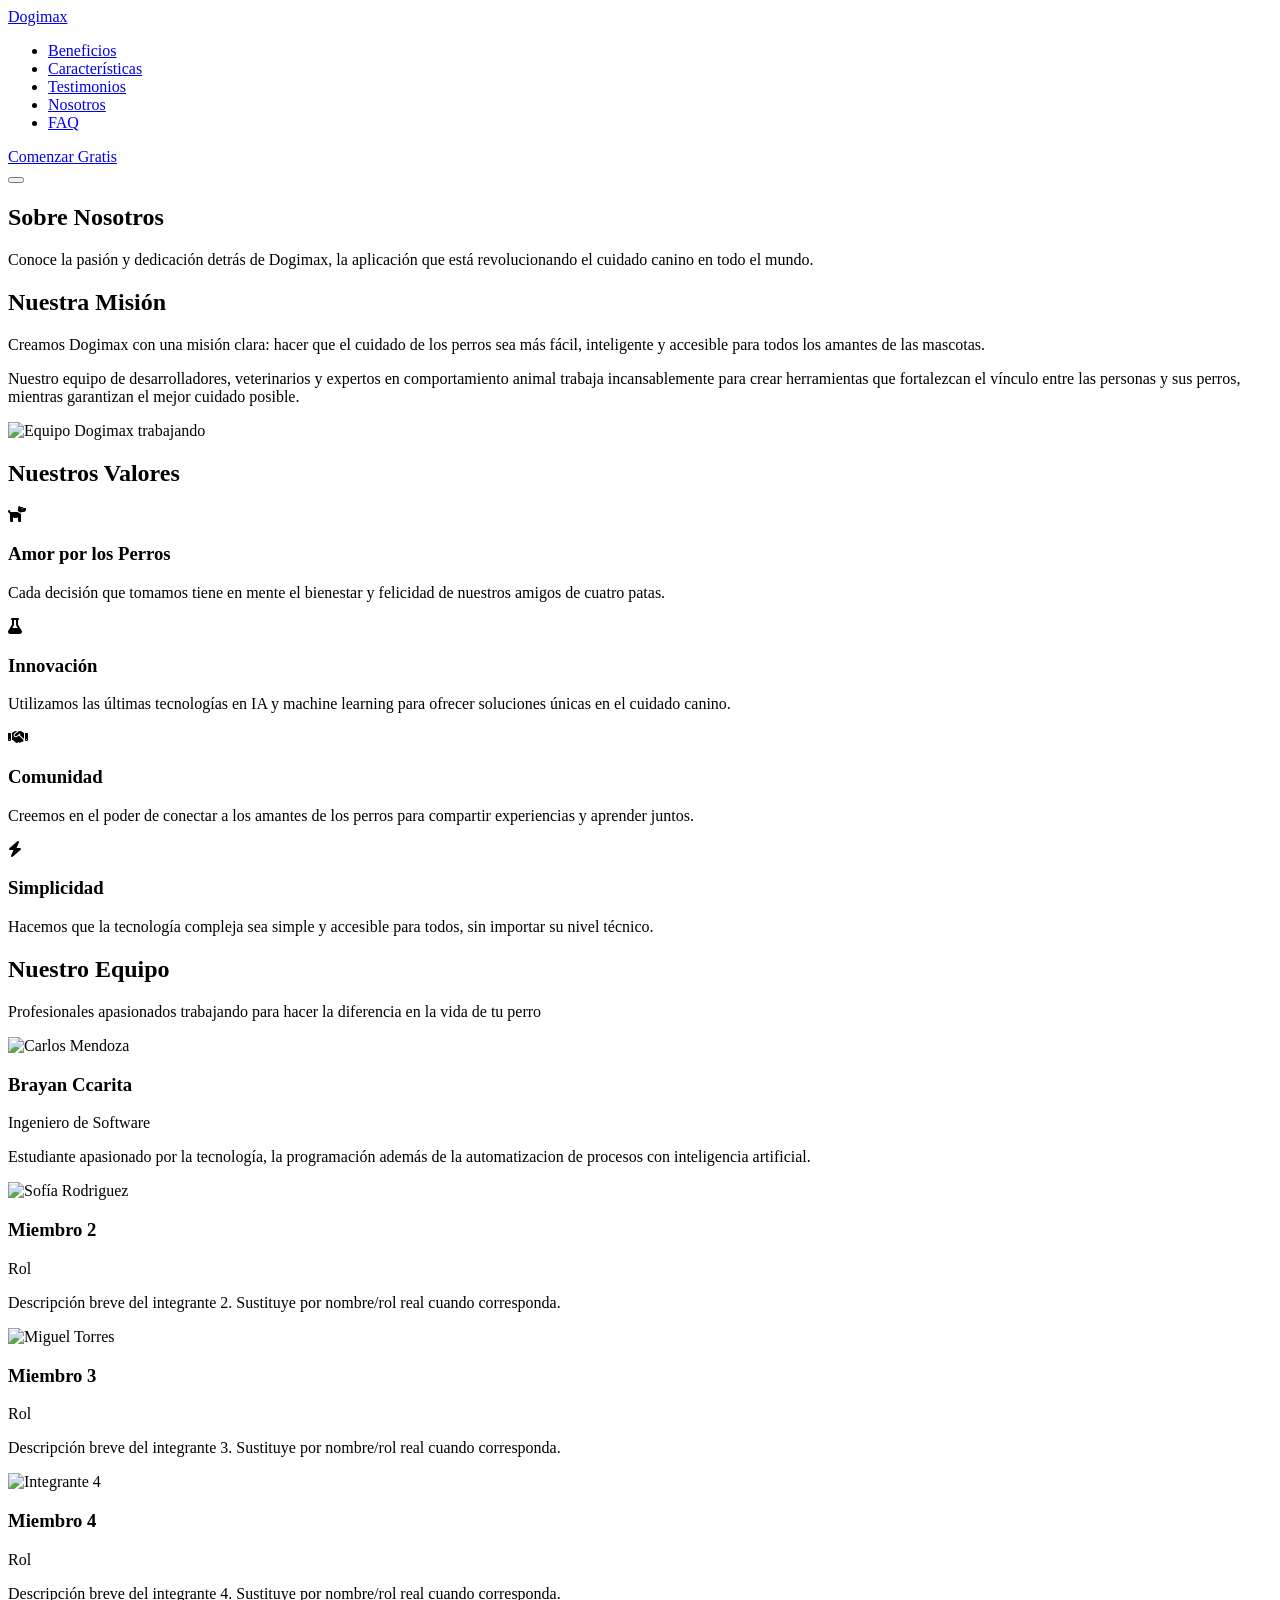
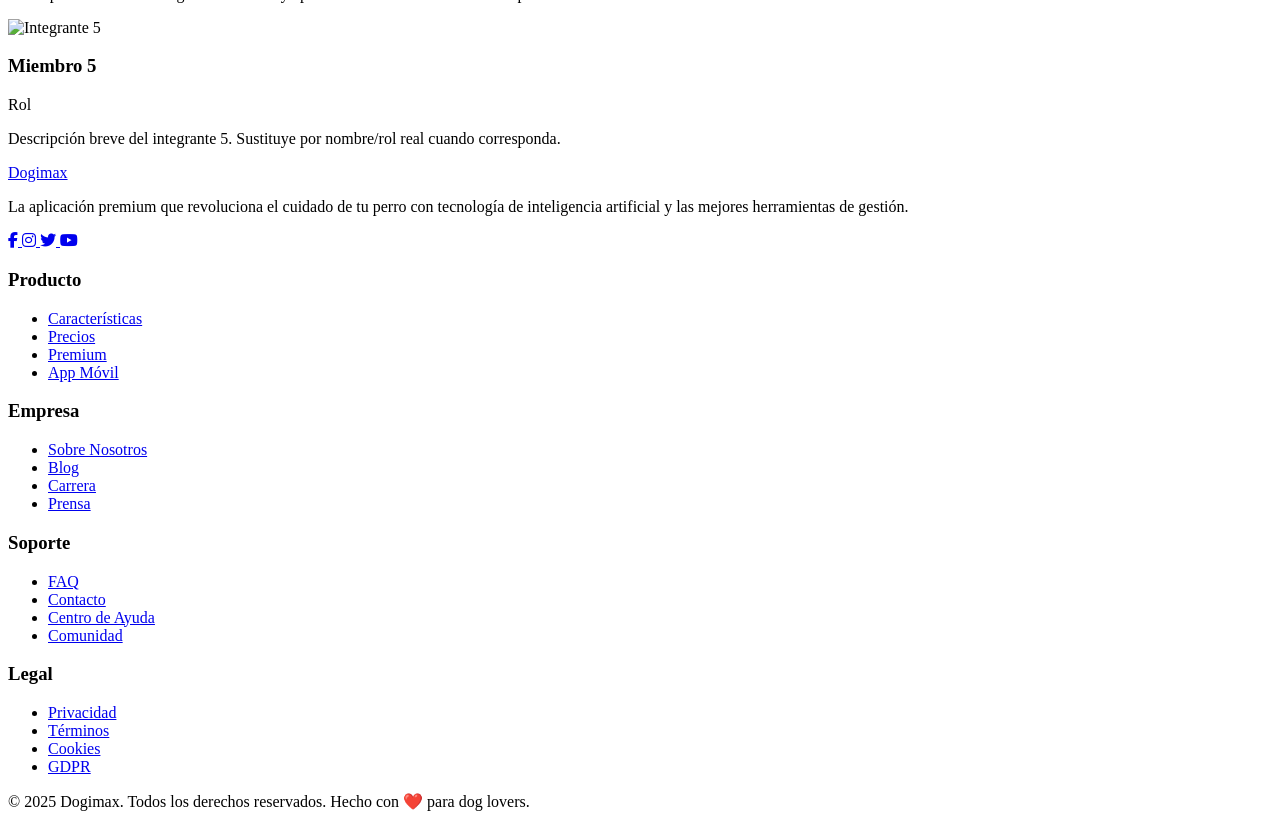
==== about-us.html @ f08d0511 "feat: add html files." ====
<!DOCTYPE html>
<html lang="es">
<head>
    <meta charset="UTF-8">
    <meta name="viewport" content="width=device-width, initial-scale=1.0">
    <title>Sobre Nosotros - Dogimax</title>
    <meta name="description" content="Conoce la historia detrás de Dogimax, la aplicación que revoluciona el cuidado canino con tecnología avanzada e inteligencia artificial.">
    
    <!-- Google Fonts -->
    <link rel="preconnect" href="https://fonts.googleapis.com">
    <link rel="preconnect" href="https://fonts.gstatic.com" crossorigin>
    <link href="https://fonts.googleapis.com/css2?family=Poppins:wght@300;400;500;600;700&family=Roboto:wght@300;400;500&display=swap" rel="stylesheet">
    <!-- Font Awesome CDN -->
    <link rel="stylesheet" href="https://cdnjs.cloudflare.com/ajax/libs/font-awesome/6.3.0/css/all.min.css">
    
    <!-- Stylesheets -->
    <link rel="stylesheet" href="./styles/reset.css">
    <link rel="stylesheet" href="./styles/style.css">
</head>
<body>
    <!-- Header -->
    <header class="main-header">
        <div class="container">
            <div class="header__content">
                <div class="header__logo">
                    <a href="./index.html" class="logo__link" aria-label="Ir al inicio"><span class="logo__text">Dogimax</span></a>
                </div>
                
                <nav class="main-nav" aria-label="Navegación principal">
                    <ul class="nav__list">
                        <li class="nav__item"><a href="./index.html#benefits" class="nav__link">Beneficios</a></li>
                        <li class="nav__item"><a href="./index.html#features" class="nav__link">Características</a></li>
                        <li class="nav__item"><a href="./index.html#testimonials" class="nav__link">Testimonios</a></li>
                        <li class="nav__item"><a href="./about-us.html" class="nav__link nav__link--active">Nosotros</a></li>
                        <li class="nav__item"><a href="./faq.html" class="nav__link">FAQ</a></li>
                    </ul>
                    <a href="./index.html#signup" class="cta-primary nav__cta">Comenzar Gratis</a>
                </nav>
                
                <button class="mobile-menu-toggle" aria-label="Abrir menú de navegación" aria-expanded="false">
                    <span class="hamburger-line"></span>
                    <span class="hamburger-line"></span>
                    <span class="hamburger-line"></span>
                </button>
            </div>
        </div>
    </header>

    <main>
        <!-- Hero Section -->
        <section class="page-hero">
            <div class="container">
                <div class="page-hero__content">
                    <h1 class="page-hero__title">Sobre Nosotros</h1>
                    <p class="page-hero__subtitle">
                        Conoce la pasión y dedicación detrás de Dogimax, la aplicación que está 
                        revolucionando el cuidado canino en todo el mundo.
                    </p>
                </div>
            </div>
        </section>

        <!-- Mission Section -->
        <section class="mission-section">
            <div class="container">
                <div class="mission__content">
                    <div class="mission__text">
                        <h2 class="section-title">Nuestra Misión</h2>
                        <p class="section-subtitle">
                            Creamos Dogimax con una misión clara: hacer que el cuidado de los perros 
                            sea más fácil, inteligente y accesible para todos los amantes de las mascotas.
                        </p>
                        <p>
                            Nuestro equipo de desarrolladores, veterinarios y expertos en comportamiento 
                            animal trabaja incansablemente para crear herramientas que fortalezcan el 
                            vínculo entre las personas y sus perros, mientras garantizan el mejor 
                            cuidado posible.
                        </p>
                    </div>
                    <div class="mission__image">
                        <img src="./assets/img/about-mission.jpg" alt="Equipo Dogimax trabajando" loading="lazy">
                    </div>
                </div>
            </div>
        </section>

        <!-- Values Section -->
        <section class="values-section">
            <div class="container">
                <h2 class="section-title text-center">Nuestros Valores</h2>
                <div class="values-grid">
                    <div class="value-card">
                        <div class="value-card__icon"><i class="fa-solid fa-dog" aria-hidden="true"></i><span class="sr-only">Perro</span></div>
                        <h3 class="value-card__title">Amor por los Perros</h3>
                        <p class="value-card__description">
                            Cada decisión que tomamos tiene en mente el bienestar y felicidad 
                            de nuestros amigos de cuatro patas.
                        </p>
                    </div>
                    
                    <div class="value-card">
                        <div class="value-card__icon"><i class="fa-solid fa-flask" aria-hidden="true"></i><span class="sr-only">Innovación</span></div>
                        <h3 class="value-card__title">Innovación</h3>
                        <p class="value-card__description">
                            Utilizamos las últimas tecnologías en IA y machine learning para 
                            ofrecer soluciones únicas en el cuidado canino.
                        </p>
                    </div>
                    
                    <div class="value-card">
                        <div class="value-card__icon"><i class="fa-solid fa-handshake" aria-hidden="true"></i><span class="sr-only">Comunidad</span></div>
                        <h3 class="value-card__title">Comunidad</h3>
                        <p class="value-card__description">
                            Creemos en el poder de conectar a los amantes de los perros para 
                            compartir experiencias y aprender juntos.
                        </p>
                    </div>
                    
                    <div class="value-card">
                        <div class="value-card__icon"><i class="fa-solid fa-bolt" aria-hidden="true"></i><span class="sr-only">Simplicidad</span></div>
                        <h3 class="value-card__title">Simplicidad</h3>
                        <p class="value-card__description">
                            Hacemos que la tecnología compleja sea simple y accesible para 
                            todos, sin importar su nivel técnico.
                        </p>
                    </div>
                </div>
            </div>
        </section>

        <!-- Team Section -->
        <section class="team-section">
            <div class="container">
                <h2 class="section-title text-center">Nuestro Equipo</h2>
                <p class="section-subtitle text-center">
                    Profesionales apasionados trabajando para hacer la diferencia en la vida de tu perro
                </p>
                <div class="team-grid">
                    <div class="team-member">
                        <img src="./assets/img/member-1.png" alt="Carlos Mendoza" class="team-member__image" loading="lazy">
                        <h3 class="team-member__name">Brayan Ccarita</h3>
                        <p class="team-member__role">Ingeniero de Software</p>
                        <p class="team-member__description">
                            Estudiante apasionado por la tecnología, la programación además de la automatizacion de procesos con inteligencia artificial.
                        </p>
                    </div>
                    
                    <div class="team-member">
                        <img src="./assets/img/member-2.png" alt="Sofía Rodriguez" class="team-member__image" loading="lazy">
                        <h3 class="team-member__name">Miembro 2</h3>
                        <p class="team-member__role">Rol</p>
                        <p class="team-member__description">
                           Descripción breve del integrante 2. Sustituye por nombre/rol real cuando corresponda.
                        </p>
                    </div>
                    
                    <div class="team-member">
                        <img src="./assets/img/member-3.png" alt="Miguel Torres" class="team-member__image" loading="lazy">
                        <h3 class="team-member__name">Miembro 3</h3>
                        <p class="team-member__role">Rol</p>
                        <p class="team-member__description">
                           Descripción breve del integrante 3. Sustituye por nombre/rol real cuando corresponda.
                        </p>
                    </div>

                    <div class="team-member">
                        <img src="./assets/img/member-4.png" alt="Integrante 4" class="team-member__image" loading="lazy">
                        <h3 class="team-member__name">Miembro 4</h3>
                        <p class="team-member__role">Rol</p>
                        <p class="team-member__description">
                            Descripción breve del integrante 4. Sustituye por nombre/rol real cuando corresponda.
                        </p>
                    </div>

                    <div class="team-member">
                        <img src="./assets/img/member-5.png" alt="Integrante 5" class="team-member__image" loading="lazy">
                        <h3 class="team-member__name">Miembro 5</h3>
                        <p class="team-member__role">Rol</p>
                        <p class="team-member__description">
                            Descripción breve del integrante 5. Sustituye por nombre/rol real cuando corresponda.
                        </p>
                    </div>
                </div>
            </div>
        </section>

    
    </main>

    <!-- Footer -->
    <footer class="main-footer">
        <div class="container">
            <div class="footer__content">
                <div class="footer__section footer__section--brand">
                    <div class="footer__logo">
                        <a href="./index.html" class="logo__link" aria-label="Ir al inicio"><span class="logo__text">Dogimax</span></a>
                    </div>
                    <p class="footer__description">
                        La aplicación premium que revoluciona el cuidado de tu perro con 
                        tecnología de inteligencia artificial y las mejores herramientas 
                        de gestión.
                    </p>
                    <div class="footer__social">
                        <a href="#" class="social-link" aria-label="Facebook">
                            <i class="fa-brands fa-facebook-f" aria-hidden="true"></i>
                            <span class="sr-only">Facebook</span>
                        </a>
                        <a href="#" class="social-link" aria-label="Instagram">
                            <i class="fa-brands fa-instagram" aria-hidden="true"></i>
                            <span class="sr-only">Instagram</span>
                        </a>
                        <a href="#" class="social-link" aria-label="Twitter">
                            <i class="fa-brands fa-twitter" aria-hidden="true"></i>
                            <span class="sr-only">Twitter</span>
                        </a>
                        <a href="#" class="social-link" aria-label="YouTube">
                            <i class="fa-brands fa-youtube" aria-hidden="true"></i>
                            <span class="sr-only">YouTube</span>
                        </a>
                    </div>
                </div>
                
                <div class="footer__section">
                    <h3 class="footer__title">Producto</h3>
                    <ul class="footer__links">
                        <li><a href="./index.html#features" class="footer__link">Características</a></li>
                        <li><a href="#" class="footer__link">Precios</a></li>
                        <li><a href="#" class="footer__link">Premium</a></li>
                        <li><a href="#" class="footer__link">App Móvil</a></li>
                    </ul>
                </div>
                
                <div class="footer__section">
                    <h3 class="footer__title">Empresa</h3>
                    <ul class="footer__links">
                        <li><a href="./about-us.html" class="footer__link">Sobre Nosotros</a></li>
                        <li><a href="#" class="footer__link">Blog</a></li>
                        <li><a href="#" class="footer__link">Carrera</a></li>
                        <li><a href="#" class="footer__link">Prensa</a></li>
                    </ul>
                </div>
                
                <div class="footer__section">
                    <h3 class="footer__title">Soporte</h3>
                    <ul class="footer__links">
                        <li><a href="./faq.html" class="footer__link">FAQ</a></li>
                        <li><a href="#" class="footer__link">Contacto</a></li>
                        <li><a href="#" class="footer__link">Centro de Ayuda</a></li>
                        <li><a href="#" class="footer__link">Comunidad</a></li>
                    </ul>
                </div>
                
                <div class="footer__section">
                    <h3 class="footer__title">Legal</h3>
                    <ul class="footer__links">
                        <li><a href="#" class="footer__link">Privacidad</a></li>
                        <li><a href="#" class="footer__link">Términos</a></li>
                        <li><a href="#" class="footer__link">Cookies</a></li>
                        <li><a href="#" class="footer__link">GDPR</a></li>
                    </ul>
                </div>
            </div>
            
            <div class="footer__bottom">
                <p class="footer__copyright">
                    © 2025 Dogimax. Todos los derechos reservados. Hecho con ❤️ para dog lovers.
                </p>
            </div>
        </div>
    </footer>

    <!-- JavaScript -->
    <script src="./scripts/script.js"></script>
</body>
</html>
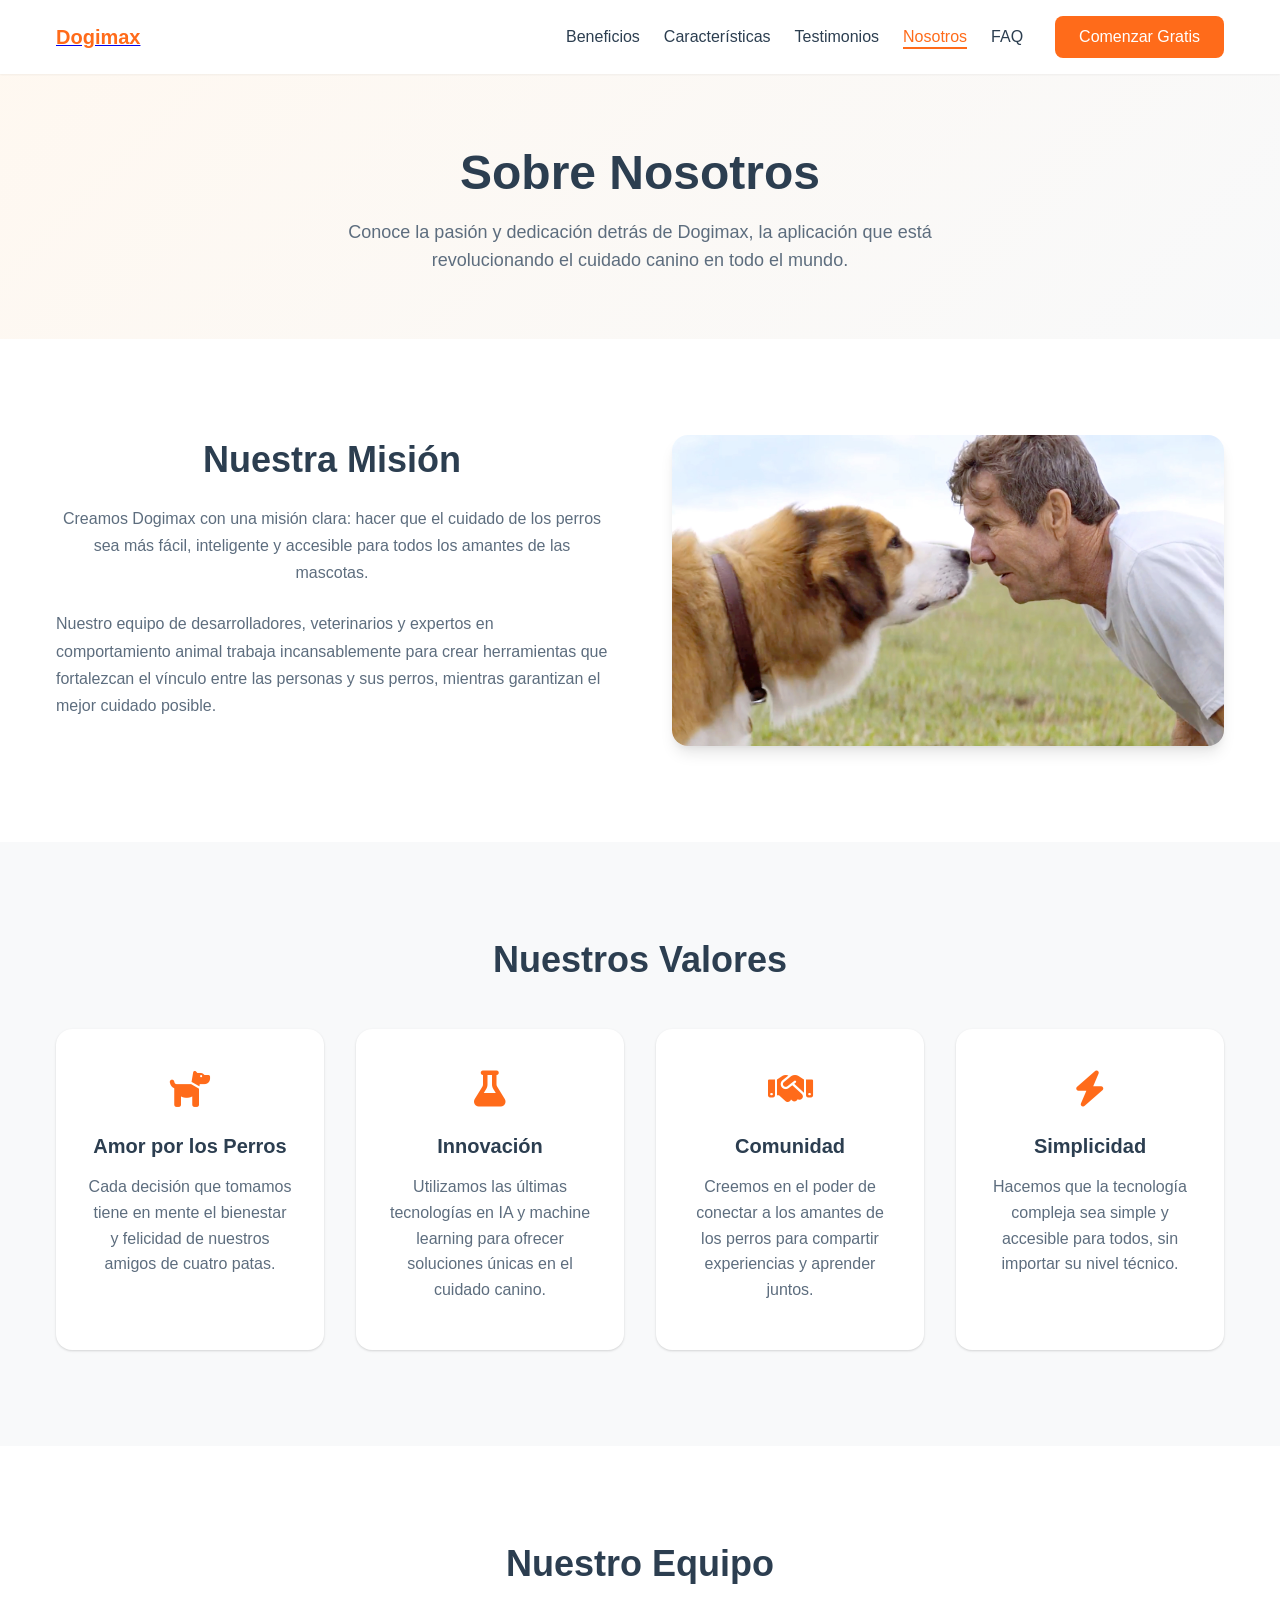
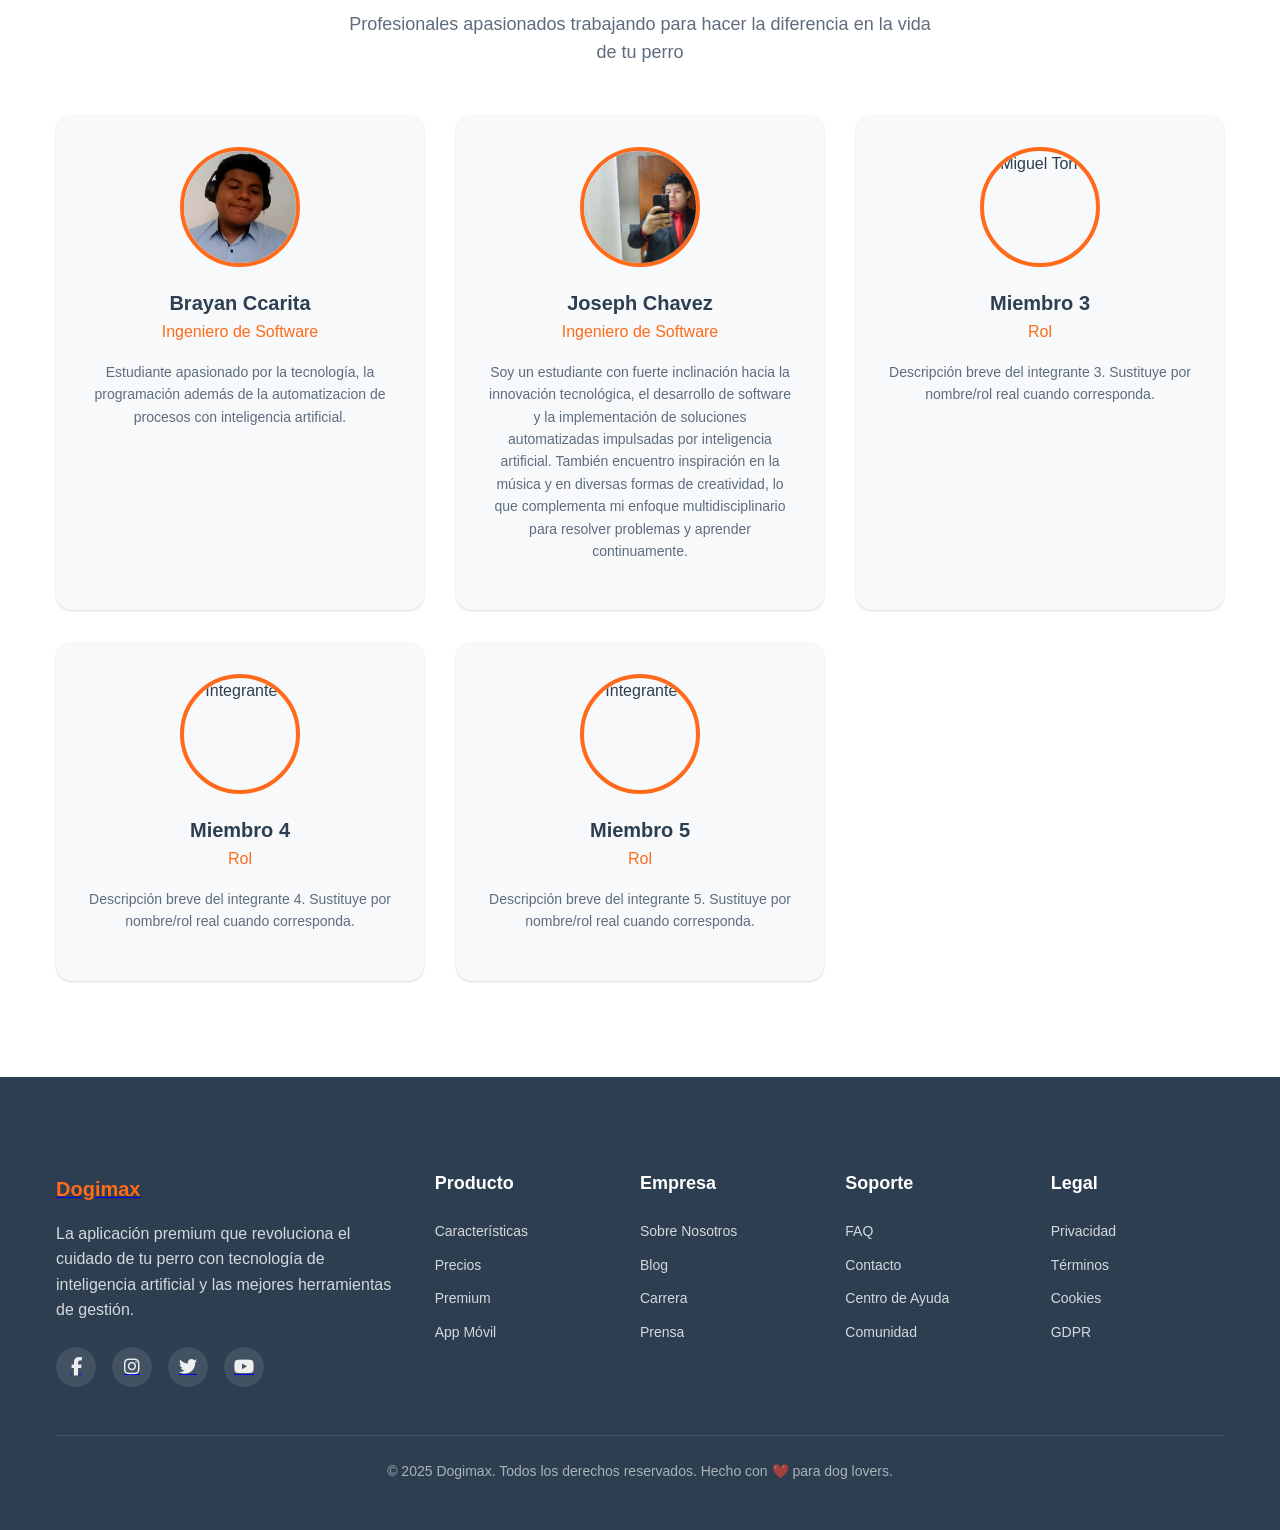
==== commit 4830ab85: "Actualizasion de datos" ====
--- a/about-us.html
+++ b/about-us.html
@@ -146,12 +146,11 @@
                     </div>
                     
                     <div class="team-member">
-                        <img src="./assets/img/member-2.png" alt="Sofía Rodriguez" class="team-member__image" loading="lazy">
-                        <h3 class="team-member__name">Miembro 2</h3>
-                        <p class="team-member__role">Rol</p>
-                        <p class="team-member__description">
-                           Descripción breve del integrante 2. Sustituye por nombre/rol real cuando corresponda.
-                        </p>
+                        <img src="./assets/img/member-2.jpeg" alt="Joseph Chavez" class="team-member__image" loading="lazy">
+                        <h3 class="team-member__name">Joseph Chavez</h3>
+                        <p class="team-member__role">Ingeniero de Software</p>
+                        <p class="team-member__description">
+                                Soy un estudiante con fuerte inclinación hacia la innovación tecnológica, el desarrollo de software y la implementación de soluciones automatizadas impulsadas por inteligencia artificial. También encuentro inspiración en la música y en diversas formas de creatividad, lo que complementa mi enfoque multidisciplinario para resolver problemas y aprender continuamente.                        </p>
                     </div>
                     
                     <div class="team-member">
--- a/styles/style.css
+++ b/styles/style.css
@@ -0,0 +1,1558 @@
+/* ===== CSS VARIABLES ===== */
+:root {
+    /* Colors - Orange-themed palette */
+    --primary-color: #FF6B1A;
+    --primary-color-dark: #E55A15;
+    --primary-color-light: #FF8B4A;
+    --secondary-color: #FFFFFF;
+    --accent-color: #FFF4E6;
+    --text-primary: #2C3E50;
+    --text-secondary: #5D6D7E;
+    --text-light: #95A5A6;
+    --background-primary: #FFFFFF;
+    --background-secondary: #F8F9FA;
+    --background-accent: #FFF8F0;
+    --border-color: #E1E8ED;
+    --shadow-light: rgba(255, 107, 26, 0.1);
+    --shadow-medium: rgba(255, 107, 26, 0.2);
+    --shadow-dark: rgba(0, 0, 0, 0.1);
+    --success-color: #27AE60;
+    --warning-color: #F39C12;
+    --error-color: #E74C3C;
+
+    /* Typography */
+    --font-primary: 'Poppins', -apple-system, BlinkMacSystemFont, 'Segoe UI', Roboto, sans-serif;
+    --font-secondary: 'Roboto', -apple-system, BlinkMacSystemFont, 'Segoe UI', sans-serif;
+    --font-weight-light: 300;
+    --font-weight-regular: 400;
+    --font-weight-medium: 500;
+    --font-weight-semibold: 600;
+    --font-weight-bold: 700;
+
+    /* Font Sizes */
+    --font-size-xs: 0.75rem;     /* 12px */
+    --font-size-sm: 0.875rem;    /* 14px */
+    --font-size-base: 1rem;      /* 16px */
+    --font-size-lg: 1.125rem;    /* 18px */
+    --font-size-xl: 1.25rem;     /* 20px */
+    --font-size-2xl: 1.5rem;     /* 24px */
+    --font-size-3xl: 1.875rem;   /* 30px */
+    --font-size-4xl: 2.25rem;    /* 36px */
+    --font-size-5xl: 3rem;       /* 48px */
+    --font-size-6xl: 3.75rem;    /* 60px */
+
+    /* Spacing */
+    --spacing-xs: 0.25rem;   /* 4px */
+    --spacing-sm: 0.5rem;    /* 8px */
+    --spacing-md: 1rem;      /* 16px */
+    --spacing-lg: 1.5rem;    /* 24px */
+    --spacing-xl: 2rem;      /* 32px */
+    --spacing-2xl: 3rem;     /* 48px */
+    --spacing-3xl: 4rem;     /* 64px */
+    --spacing-4xl: 6rem;     /* 96px */
+    --spacing-5xl: 8rem;     /* 128px */
+
+    /* Layout */
+    --container-max-width: 1200px;
+    --container-padding: var(--spacing-md);
+    --border-radius-sm: 0.375rem;   /* 6px */
+    --border-radius-md: 0.5rem;     /* 8px */
+    --border-radius-lg: 0.75rem;    /* 12px */
+    --border-radius-xl: 1rem;       /* 16px */
+    
+    /* Transitions */
+    --transition-fast: 0.15s ease-in-out;
+    --transition-normal: 0.3s ease-in-out;
+    --transition-slow: 0.5s ease-in-out;
+
+    /* Shadows */
+    --shadow-sm: 0 1px 2px 0 rgba(0, 0, 0, 0.05);
+    --shadow-base: 0 1px 3px 0 rgba(0, 0, 0, 0.1), 0 1px 2px 0 rgba(0, 0, 0, 0.06);
+    --shadow-md: 0 4px 6px -1px rgba(0, 0, 0, 0.1), 0 2px 4px -1px rgba(0, 0, 0, 0.06);
+    --shadow-lg: 0 10px 15px -3px rgba(0, 0, 0, 0.1), 0 4px 6px -2px rgba(0, 0, 0, 0.05);
+    --shadow-xl: 0 20px 25px -5px rgba(0, 0, 0, 0.1), 0 10px 10px -5px rgba(0, 0, 0, 0.04);
+
+    /* Z-index layers */
+    --z-dropdown: 1000;
+    --z-sticky: 1020;
+    --z-fixed: 1030;
+    --z-modal-backdrop: 1040;
+    --z-modal: 1050;
+    --z-popover: 1060;
+    --z-tooltip: 1070;
+}
+
+/* ===== BASE STYLES ===== */
+html {
+    scroll-behavior: smooth;
+    font-size: 16px;
+}
+
+body {
+    font-family: var(--font-secondary);
+    font-weight: var(--font-weight-regular);
+    line-height: 1.6;
+    color: var(--text-primary);
+    background-color: var(--background-primary);
+    -webkit-font-smoothing: antialiased;
+    -moz-osx-font-smoothing: grayscale;
+}
+
+/* ===== UTILITY CLASSES ===== */
+.container {
+    max-width: var(--container-max-width);
+    margin: 0 auto;
+    padding: 0 var(--container-padding);
+}
+
+.text-center { text-align: center; }
+.text-left { text-align: left; }
+.text-right { text-align: right; }
+
+.text-highlight {
+    color: var(--primary-color);
+    font-weight: var(--font-weight-semibold);
+}
+
+.sr-only {
+    position: absolute;
+    width: 1px;
+    height: 1px;
+    padding: 0;
+    margin: -1px;
+    overflow: hidden;
+    clip: rect(0, 0, 0, 0);
+    white-space: nowrap;
+    border: 0;
+}
+
+/* ===== TYPOGRAPHY ===== */
+h1, h2, h3, h4, h5, h6 {
+    font-family: var(--font-primary);
+    font-weight: var(--font-weight-semibold);
+    line-height: 1.2;
+    color: var(--text-primary);
+    margin-bottom: var(--spacing-md);
+}
+
+h1 { font-size: var(--font-size-5xl); }
+h2 { font-size: var(--font-size-4xl); }
+h3 { font-size: var(--font-size-3xl); }
+h4 { font-size: var(--font-size-2xl); }
+h5 { font-size: var(--font-size-xl); }
+h6 { font-size: var(--font-size-lg); }
+
+p {
+    margin-bottom: var(--spacing-md);
+    color: var(--text-secondary);
+}
+
+.section-title {
+    font-size: var(--font-size-4xl);
+    font-weight: var(--font-weight-bold);
+    text-align: center;
+    margin-bottom: var(--spacing-lg);
+    color: var(--text-primary);
+}
+
+.section-subtitle {
+    font-size: var(--font-size-lg);
+    text-align: center;
+    color: var(--text-secondary);
+    margin-bottom: var(--spacing-2xl);
+    max-width: 600px;
+    margin-left: auto;
+    margin-right: auto;
+}
+
+/* ===== BUTTONS ===== */
+.cta-button {
+    display: inline-flex;
+    align-items: center;
+    justify-content: center;
+    padding: var(--spacing-md) var(--spacing-xl);
+    font-family: var(--font-primary);
+    font-size: var(--font-size-base);
+    font-weight: var(--font-weight-semibold);
+    text-decoration: none;
+    border-radius: var(--border-radius-lg);
+    transition: all var(--transition-normal);
+    cursor: pointer;
+    border: 2px solid transparent;
+    min-height: 48px;
+    white-space: nowrap;
+}
+
+.cta-button--primary {
+    background: linear-gradient(135deg, var(--primary-color) 0%, var(--primary-color-dark) 100%);
+    color: var(--secondary-color);
+    box-shadow: var(--shadow-md);
+}
+
+.cta-button--primary:hover {
+    transform: translateY(-2px);
+    box-shadow: var(--shadow-lg);
+    background: linear-gradient(135deg, var(--primary-color-dark) 0%, var(--primary-color) 100%);
+}
+
+.cta-button--secondary {
+    background-color: var(--secondary-color);
+    color: var(--primary-color);
+    border-color: var(--primary-color);
+    box-shadow: var(--shadow-sm);
+}
+
+.cta-button--secondary:hover {
+    background-color: var(--primary-color);
+    color: var(--secondary-color);
+    transform: translateY(-1px);
+    box-shadow: var(--shadow-md);
+}
+
+.cta-primary {
+    background-color: var(--primary-color);
+    color: var(--secondary-color);
+    padding: var(--spacing-sm) var(--spacing-lg);
+    border-radius: var(--border-radius-md);
+    font-weight: var(--font-weight-medium);
+    text-decoration: none;
+    transition: all var(--transition-normal);
+    display: inline-block;
+}
+
+/* Hero / Prominent CTA variants */
+.cta-button--hero {
+    background: linear-gradient(90deg, #FF8444 0%, #FF6B1A 50%, #D94A0F 100%);
+    color: #fff;
+    border: none;
+    box-shadow: 0 12px 30px rgba(217,74,15,0.28), 0 6px 14px rgba(0,0,0,0.08);
+}
+
+.cta-button--large {
+    padding: 18px 40px;
+    font-size: 1.125rem;
+    border-radius: 12px;
+}
+
+.cta-button--hero:focus {
+    outline: none;
+    box-shadow: 0 0 0 6px rgba(255,136,68,0.14), 0 12px 30px rgba(217,74,15,0.28);
+}
+
+.cta-button--hero:hover {
+    transform: translateY(-3px);
+    box-shadow: 0 18px 38px rgba(217,74,15,0.34), 0 8px 20px rgba(0,0,0,0.12);
+}
+
+/* Brillo / borde luminoso para CTA hero */
+.cta-button--hero {
+    position: relative;
+    z-index: 1;
+    overflow: visible; /* permitir glow fuera del área del botón */
+}
+
+.cta-button--hero::before {
+    content: '';
+    position: absolute;
+    top: -6px;
+    left: -6px;
+    right: -6px;
+    bottom: -6px;
+    border-radius: 14px;
+    background: linear-gradient(90deg, rgba(255,132,68,0.18), rgba(255,107,26,0.22), rgba(217,74,15,0.18));
+    filter: blur(8px);
+    opacity: 0.9;
+    transition: transform 220ms cubic-bezier(.2,.8,.2,1), opacity 220ms ease-in-out;
+    pointer-events: none;
+    z-index: 0; /* detrás del contenido del botón */
+}
+
+.cta-button--hero:hover::before,
+.cta-button--hero:focus::before {
+    transform: scale(1.03);
+    opacity: 1;
+}
+
+/* Reduce motion for users who prefer it */
+@media (prefers-reduced-motion: reduce) {
+    .cta-button--hero::before {
+        transition: none;
+        filter: none;
+    }
+}
+
+.cta-primary:hover {
+    background-color: var(--primary-color-dark);
+    transform: translateY(-1px);
+}
+
+/* ===== HEADER STYLES ===== */
+.main-header {
+    background-color: var(--background-primary);
+    padding: var(--spacing-md) 0;
+    position: fixed;
+    top: 0;
+    left: 0;
+    right: 0;
+    z-index: var(--z-fixed);
+    box-shadow: var(--shadow-sm);
+    backdrop-filter: blur(10px);
+    background-color: rgba(255, 255, 255, 0.95);
+}
+
+.header__content {
+    display: flex;
+    align-items: center;
+    justify-content: space-between;
+    gap: var(--spacing-lg);
+}
+
+.header__logo {
+    display: flex;
+    align-items: center;
+    gap: var(--spacing-sm);
+    text-decoration: none;
+}
+
+.logo__image {
+    width: 40px;
+    height: 40px;
+    border-radius: var(--border-radius-md);
+}
+
+.logo__text {
+    font-family: var(--font-primary);
+    font-size: var(--font-size-xl);
+    font-weight: var(--font-weight-bold);
+    color: var(--primary-color);
+}
+
+.main-nav {
+    display: flex;
+    align-items: center;
+    gap: var(--spacing-xl);
+}
+
+.nav__list {
+    display: flex;
+    align-items: center;
+    gap: var(--spacing-lg);
+}
+
+.nav__link {
+    font-weight: var(--font-weight-medium);
+    color: var(--text-primary);
+    text-decoration: none;
+    transition: color var(--transition-fast);
+    position: relative;
+}
+
+.nav__link:hover,
+.nav__link--active {
+    color: var(--primary-color);
+}
+
+.nav__link::after {
+    content: '';
+    position: absolute;
+    bottom: -4px;
+    left: 0;
+    width: 0;
+    height: 2px;
+    background-color: var(--primary-color);
+    transition: width var(--transition-normal);
+}
+
+.nav__link:hover::after,
+.nav__link--active::after {
+    width: 100%;
+}
+
+.mobile-menu-toggle {
+    display: none;
+    flex-direction: column;
+    gap: 4px;
+    padding: var(--spacing-sm);
+    background: none;
+    border: none;
+    cursor: pointer;
+}
+
+.hamburger-line {
+    width: 24px;
+    height: 2px;
+    background-color: var(--text-primary);
+    transition: all var(--transition-normal);
+}
+
+/* ===== HERO SECTION ===== */
+.hero-section {
+    padding: calc(80px + var(--spacing-4xl)) 0 var(--spacing-4xl);
+    background: linear-gradient(135deg, var(--background-accent) 0%, var(--background-primary) 100%);
+    position: relative;
+    overflow: hidden;
+}
+
+.hero-section::before {
+    content: '';
+    position: absolute;
+    top: -50%;
+    right: -20%;
+    width: 100%;
+    height: 200%;
+    background: radial-gradient(circle, var(--shadow-light) 0%, transparent 70%);
+    z-index: 1;
+}
+
+.hero__content {
+    display: grid;
+    grid-template-columns: 1fr 1fr;
+    gap: var(--spacing-3xl);
+    align-items: center;
+    position: relative;
+    z-index: 2;
+}
+
+.hero__text {
+    max-width: 600px;
+}
+
+.hero__title {
+    font-size: var(--font-size-6xl);
+    font-weight: var(--font-weight-bold);
+    line-height: 1.1;
+    margin-bottom: var(--spacing-lg);
+    color: var(--text-primary);
+}
+
+.hero__subtitle {
+    font-size: var(--font-size-lg);
+    color: var(--text-secondary);
+    margin-bottom: var(--spacing-xl);
+    line-height: 1.6;
+}
+
+.hero__cta {
+    margin-bottom: var(--spacing-lg);
+}
+
+.hero__cta-note {
+    margin-top: var(--spacing-sm);
+    font-size: var(--font-size-sm);
+    color: var(--text-light);
+    text-align: center;
+}
+
+.hero__image {
+    display: flex;
+    justify-content: center;
+    align-items: center;
+}
+
+.hero__image img {
+    max-width: 100%;
+    height: auto;
+    border-radius: var(--border-radius-xl);
+    box-shadow: var(--shadow-xl);
+}
+
+/* ===== BENEFITS SECTION ===== */
+.benefits-section {
+    padding: var(--spacing-5xl) 0;
+    background-color: var(--background-secondary);
+}
+
+.benefits-grid {
+    display: grid;
+    grid-template-columns: repeat(auto-fit, minmax(280px, 1fr));
+    gap: var(--spacing-xl);
+    margin-bottom: var(--spacing-3xl);
+}
+
+.benefit-card {
+    background-color: var(--background-primary);
+    padding: var(--spacing-xl);
+    border-radius: var(--border-radius-xl);
+    text-align: center;
+    box-shadow: var(--shadow-base);
+    transition: all var(--transition-normal);
+    border: 1px solid var(--border-color);
+}
+
+.benefit-card:hover {
+    transform: translateY(-8px);
+    box-shadow: var(--shadow-lg);
+    border-color: var(--primary-color);
+}
+
+.benefit-card__icon {
+    width: 80px;
+    height: 80px;
+    margin: 0 auto var(--spacing-lg);
+    background: linear-gradient(135deg, var(--primary-color) 0%, var(--primary-color-light) 100%);
+    border-radius: 50%;
+    display: flex;
+    align-items: center;
+    justify-content: center;
+}
+
+.benefit-card__icon img {
+    width: 40px;
+    height: 40px;
+    filter: brightness(0) invert(1);
+}
+
+/* --- Font Awesome icon adjustments for harmony --- */
+/* Benefit icons inside circular gradient - center and color */
+.benefit-card__icon i {
+    font-size: 28px; /* visually similar to previous 40px image */
+    color: #fff; /* white to match inverted images */
+    width: 40px;
+    height: 40px;
+    display: inline-flex;
+    align-items: center;
+    justify-content: center;
+}
+
+/* Feature highlight icons (small badges in final CTA) */
+.feature-highlight__icon i {
+    font-size: 20px;
+    color: var(--secondary-color);
+    display: inline-flex;
+    align-items: center;
+    justify-content: center;
+}
+
+/* Value card icons (about-us page) */
+.value-card__icon i {
+    font-size: 36px;
+    color: var(--primary-color);
+    display: inline-block;
+}
+
+/* FAQ icon style */
+.faq-icon i {
+    font-size: 18px;
+    color: var(--primary-color);
+    transition: transform var(--transition-normal);
+}
+
+/* Rotate plus icon when expanded - FAQ uses aria-expanded on button */
+.faq-question[aria-expanded="true"] .faq-icon i {
+    transform: rotate(45deg);
+}
+
+/* Footer social icons */
+.footer__social .social-link i {
+    font-size: 18px;
+    color: rgba(255,255,255,0.9);
+    transition: color var(--transition-fast), transform var(--transition-fast);
+}
+
+.footer__social .social-link:hover i {
+    color: var(--primary-color);
+    transform: translateY(-3px);
+}
+
+/* Ensure screen-reader only labels don't affect layout */
+.sr-only {
+    position: absolute;
+    width: 1px;
+    height: 1px;
+    padding: 0;
+    margin: -1px;
+    overflow: hidden;
+    clip: rect(0, 0, 0, 0);
+    white-space: nowrap;
+    border: 0;
+}
+
+.benefit-card__title {
+    font-size: var(--font-size-xl);
+    font-weight: var(--font-weight-semibold);
+    margin-bottom: var(--spacing-md);
+    color: var(--text-primary);
+}
+
+.benefit-card__description {
+    color: var(--text-secondary);
+    line-height: 1.6;
+}
+
+.section-cta {
+    text-align: center;
+}
+
+/* ===== FEATURES SECTION ===== */
+.features-section {
+    padding: var(--spacing-5xl) 0;
+    background-color: var(--background-primary);
+}
+
+.features-list {
+    display: flex;
+    flex-direction: column;
+    gap: var(--spacing-4xl);
+    margin-bottom: var(--spacing-3xl);
+}
+
+.feature-item {
+    display: grid;
+    grid-template-columns: 1fr 1fr;
+    gap: var(--spacing-3xl);
+    align-items: center;
+}
+
+.feature-item--reverse {
+    direction: rtl;
+}
+
+.feature-item--reverse .feature-item__content {
+    direction: ltr;
+}
+
+.feature-item__title {
+    font-size: var(--font-size-3xl);
+    font-weight: var(--font-weight-bold);
+    margin-bottom: var(--spacing-md);
+    color: var(--text-primary);
+}
+
+.feature-item__description {
+    font-size: var(--font-size-lg);
+    color: var(--text-secondary);
+    margin-bottom: var(--spacing-lg);
+    line-height: 1.6;
+}
+
+.feature-item__list {
+    list-style: none;
+}
+
+.feature-item__list li {
+    display: flex;
+    align-items: center;
+    margin-bottom: var(--spacing-sm);
+    color: var(--text-secondary);
+}
+
+.feature-item__list li::before {
+    content: '✓';
+    color: var(--primary-color);
+    font-weight: var(--font-weight-bold);
+    margin-right: var(--spacing-sm);
+    width: 20px;
+}
+
+.feature-item__image img {
+    width: 100%;
+    height: auto;
+    border-radius: var(--border-radius-xl);
+    box-shadow: var(--shadow-lg);
+}
+
+/* ===== SOCIAL PROOF SECTION ===== */
+.social-proof-section {
+    padding: var(--spacing-5xl) 0;
+    background: linear-gradient(135deg, var(--background-accent) 0%, var(--background-secondary) 100%);
+}
+
+.testimonials-grid {
+    display: grid;
+    grid-template-columns: repeat(auto-fit, minmax(350px, 1fr));
+    gap: var(--spacing-xl);
+    margin-bottom: var(--spacing-3xl);
+}
+
+.testimonial-card {
+    background-color: var(--background-primary);
+    padding: var(--spacing-xl);
+    border-radius: var(--border-radius-xl);
+    box-shadow: var(--shadow-base);
+    transition: all var(--transition-normal);
+    border: 1px solid var(--border-color);
+}
+
+.testimonial-card:hover {
+    transform: translateY(-4px);
+    box-shadow: var(--shadow-lg);
+}
+
+.testimonial-card__rating {
+    display: flex;
+    gap: var(--spacing-xs);
+    margin-bottom: var(--spacing-md);
+}
+
+.star {
+    color: var(--warning-color);
+    font-size: var(--font-size-lg);
+}
+
+.testimonial-card__text {
+    font-size: var(--font-size-base);
+    color: var(--text-secondary);
+    font-style: italic;
+    margin-bottom: var(--spacing-lg);
+    line-height: 1.6;
+}
+
+.testimonial-card__author {
+    display: flex;
+    align-items: center;
+    gap: var(--spacing-md);
+}
+
+.author__image {
+    width: 50px;
+    height: 50px;
+    border-radius: 50%;
+    object-fit: cover;
+}
+
+.author__name {
+    font-weight: var(--font-weight-semibold);
+    color: var(--text-primary);
+    margin-bottom: var(--spacing-xs);
+}
+
+.author__location {
+    font-size: var(--font-size-sm);
+    color: var(--text-light);
+}
+
+.stats-grid {
+    display: grid;
+    grid-template-columns: repeat(auto-fit, minmax(200px, 1fr));
+    gap: var(--spacing-xl);
+    margin-bottom: var(--spacing-3xl);
+}
+
+.stat-item {
+    text-align: center;
+    padding: var(--spacing-lg);
+    background-color: var(--background-primary);
+    border-radius: var(--border-radius-lg);
+    box-shadow: var(--shadow-sm);
+}
+
+.stat-item__number {
+    font-size: var(--font-size-4xl);
+    font-weight: var(--font-weight-bold);
+    color: var(--primary-color);
+    margin-bottom: var(--spacing-sm);
+}
+
+.stat-item__label {
+    font-size: var(--font-size-base);
+    color: var(--text-secondary);
+    font-weight: var(--font-weight-medium);
+}
+
+
+
+@media (max-width: 720px) {
+    .final-cta-section {
+        padding: calc(var(--spacing-4xl)) 0;
+    }
+    .final-cta__title { font-size: var(--font-size-4xl); }
+}
+
+.final-cta__title {
+    font-size: var(--font-size-5xl);
+    font-weight: var(--font-weight-bold);
+    margin-bottom: var(--spacing-lg);
+    color: var(--secondary-color);
+    text-shadow: 0 1px 0 rgba(0,0,0,0.06);
+}
+
+.final-cta__subtitle {
+    font-size: var(--font-size-lg);
+    margin-bottom: var(--spacing-2xl);
+    color: rgba(255,255,255,0.95);
+    max-width: 700px;
+    margin-left: auto;
+    margin-right: auto;
+    line-height: 1.6;
+}
+
+.signup-form {
+    max-width: 560px;
+    margin: 0 auto var(--spacing-2xl);
+}
+
+.signup-form__form {
+    display: flex;
+    gap: var(--spacing-md);
+    margin-bottom: var(--spacing-md);
+    align-items: center;
+}
+
+.form-input {
+    flex: 1;
+    padding: var(--spacing-md);
+    border: 2px solid rgba(255, 255, 255, 0.75); 
+    border-radius: var(--border-radius-lg);
+    font-size: var(--font-size-base);
+    background-color: rgba(255, 255, 255, 0.06);
+    color: var(--secondary-color);
+    backdrop-filter: blur(8px);
+    box-shadow: inset 0 1px 0 rgba(255,255,255,0.02);
+}
+
+.form-input::placeholder {
+    color: rgba(255, 255, 255, 0.85);
+}
+
+.form-input:focus {
+    outline: none;
+    border-color: rgba(255,255,255,1);
+    background-color: rgba(255,255,255,0.08);
+    box-shadow: 0 0 0 4px rgba(255,107,26,0.14);
+}
+
+.signup-form__submit {
+    white-space: nowrap;
+    background-color: var(--secondary-color);
+    color: var(--primary-color);
+    font-weight: var(--font-weight-semibold);
+    border: 2px solid rgba(0,0,0,0.08);
+    box-shadow: 0 8px 18px rgba(0,0,0,0.12);
+}
+
+.signup-form__submit:hover,
+.signup-form__submit:focus {
+    transform: translateY(-2px);
+    box-shadow: 0 10px 22px rgba(0,0,0,0.14);
+}
+
+.signup-form__submit:focus {
+    outline: none;
+    box-shadow: 0 0 0 4px rgba(0,0,0,0.06), 0 10px 22px rgba(0,0,0,0.14);
+}
+
+.signup-form__note {
+    font-size: var(--font-size-sm);
+    color: rgba(255,255,255,0.95);
+    margin-bottom: var(--spacing-xl);
+}
+
+.final-cta__features {
+    display: flex;
+    justify-content: center;
+    gap: var(--spacing-xl);
+    flex-wrap: wrap;
+}
+
+.feature-highlight {
+    display: flex;
+    align-items: center;
+    gap: var(--spacing-sm);
+    
+    background-color: rgba(255,255,255,0.98);
+    color: var(--primary-color-dark);
+    padding: calc(var(--spacing-sm) + 2px) var(--spacing-md);
+    border-radius: var(--border-radius-lg);
+    box-shadow: 0 6px 12px rgba(0,0,0,0.08);
+}
+
+.feature-highlight__icon i {
+    color: var(--primary-color-dark);
+}
+
+.feature-highlight__text {
+    font-size: var(--font-size-sm);
+    font-weight: var(--font-weight-medium);
+    color: var(--primary-color-dark);
+}
+
+/* ===== FOOTER STYLES ===== */
+.main-footer {
+    background-color: var(--text-primary);
+    color: var(--secondary-color);
+    padding: var(--spacing-4xl) 0 var(--spacing-xl);
+}
+
+.footer__content {
+    display: grid;
+    grid-template-columns: 2fr repeat(4, 1fr);
+    gap: var(--spacing-xl);
+    margin-bottom: var(--spacing-2xl);
+}
+
+.footer__section--brand {
+    max-width: 350px;
+}
+
+.footer__logo {
+    display: flex;
+    align-items: center;
+    gap: var(--spacing-sm);
+    margin-bottom: var(--spacing-md);
+}
+
+.footer__description {
+    color: rgba(255, 255, 255, 0.8);
+    margin-bottom: var(--spacing-lg);
+    line-height: 1.6;
+}
+
+.footer__social {
+    display: flex;
+    gap: var(--spacing-md);
+}
+
+.social-link {
+    width: 40px;
+    height: 40px;
+    background-color: rgba(255, 255, 255, 0.1);
+    border-radius: 50%;
+    display: flex;
+    align-items: center;
+    justify-content: center;
+    transition: all var(--transition-normal);
+}
+
+.social-link:hover {
+    background-color: var(--primary-color);
+    transform: translateY(-2px);
+}
+
+.social-link img {
+    width: 20px;
+    height: 20px;
+    filter: brightness(0) invert(1);
+}
+
+.footer__title {
+    font-size: var(--font-size-lg);
+    font-weight: var(--font-weight-semibold);
+    margin-bottom: var(--spacing-lg);
+    color: var(--secondary-color);
+}
+
+.footer__links {
+    display: flex;
+    flex-direction: column;
+    gap: var(--spacing-sm);
+}
+
+.footer__link {
+    color: rgba(255, 255, 255, 0.8);
+    text-decoration: none;
+    transition: color var(--transition-fast);
+    font-size: var(--font-size-sm);
+}
+
+.footer__link:hover {
+    color: var(--primary-color);
+}
+
+.footer__bottom {
+    text-align: center;
+    padding-top: var(--spacing-lg);
+    border-top: 1px solid rgba(255, 255, 255, 0.1);
+}
+
+.footer__copyright {
+    font-size: var(--font-size-sm);
+    color: rgba(255, 255, 255, 0.6);
+}
+
+/* ===== PAGE-SPECIFIC STYLES ===== */
+
+/* Page Hero for secondary pages */
+.page-hero {
+    padding: calc(80px + var(--spacing-3xl)) 0 var(--spacing-3xl);
+    background: linear-gradient(135deg, var(--background-accent) 0%, var(--background-secondary) 100%);
+    text-align: center;
+}
+
+.page-hero__title {
+    font-size: var(--font-size-5xl);
+    font-weight: var(--font-weight-bold);
+    margin-bottom: var(--spacing-md);
+    color: var(--text-primary);
+}
+
+.page-hero__subtitle {
+    font-size: var(--font-size-lg);
+    color: var(--text-secondary);
+    max-width: 600px;
+    margin: 0 auto;
+}
+
+/* About Us Page Styles */
+.mission-section {
+    padding: var(--spacing-4xl) 0;
+    background-color: var(--background-primary);
+}
+
+.mission__content {
+    display: grid;
+    grid-template-columns: 1fr 1fr;
+    gap: var(--spacing-3xl);
+    align-items: center;
+}
+
+.mission__text p {
+    font-size: var(--font-size-base);
+    line-height: 1.7;
+    margin-bottom: var(--spacing-lg);
+}
+
+.mission__image img {
+    width: 100%;
+    height: auto;
+    border-radius: var(--border-radius-xl);
+    box-shadow: var(--shadow-lg);
+}
+
+.values-section {
+    padding: var(--spacing-4xl) 0;
+    background-color: var(--background-secondary);
+}
+
+.values-grid {
+    display: grid;
+    grid-template-columns: repeat(auto-fit, minmax(250px, 1fr));
+    gap: var(--spacing-xl);
+    margin-top: var(--spacing-2xl);
+}
+
+.value-card {
+    background-color: var(--background-primary);
+    padding: var(--spacing-xl);
+    border-radius: var(--border-radius-xl);
+    text-align: center;
+    box-shadow: var(--shadow-base);
+    transition: all var(--transition-normal);
+}
+
+.value-card:hover {
+    transform: translateY(-4px);
+    box-shadow: var(--shadow-lg);
+}
+
+.value-card__icon {
+    font-size: var(--font-size-4xl);
+    margin-bottom: var(--spacing-md);
+    display: block;
+}
+
+.value-card__title {
+    font-size: var(--font-size-xl);
+    font-weight: var(--font-weight-semibold);
+    margin-bottom: var(--spacing-md);
+    color: var(--text-primary);
+}
+
+.value-card__description {
+    color: var(--text-secondary);
+    line-height: 1.6;
+}
+
+.team-section {
+    padding: var(--spacing-4xl) 0;
+    background-color: var(--background-primary);
+}
+
+.team-grid {
+    display: grid;
+    grid-template-columns: repeat(auto-fit, minmax(280px, 1fr));
+    gap: var(--spacing-xl);
+    margin-top: var(--spacing-2xl);
+}
+
+.team-member {
+    text-align: center;
+    background-color: var(--background-secondary);
+    padding: var(--spacing-xl);
+    border-radius: var(--border-radius-xl);
+    box-shadow: var(--shadow-base);
+    transition: all var(--transition-normal);
+}
+
+.team-member:hover {
+    transform: translateY(-4px);
+    box-shadow: var(--shadow-lg);
+}
+
+.team-member__image {
+    width: 120px;
+    height: 120px;
+    border-radius: 50%;
+    object-fit: cover;
+    margin: 0 auto var(--spacing-lg);
+    border: 4px solid var(--primary-color);
+}
+
+.team-member__name {
+    font-size: var(--font-size-xl);
+    font-weight: var(--font-weight-semibold);
+    margin-bottom: var(--spacing-xs);
+    color: var(--text-primary);
+}
+
+.team-member__role {
+    font-size: var(--font-size-base);
+    color: var(--primary-color);
+    font-weight: var(--font-weight-medium);
+    margin-bottom: var(--spacing-md);
+}
+
+.team-member__description {
+    font-size: var(--font-size-sm);
+    color: var(--text-secondary);
+    line-height: 1.6;
+}
+
+.page-cta-section {
+    padding: var(--spacing-4xl) 0;
+    background: linear-gradient(135deg, var(--primary-color) 0%, var(--primary-color-dark) 100%);
+    color: var(--secondary-color);
+    text-align: center;
+}
+
+.page-cta__title {
+    font-size: var(--font-size-4xl);
+    font-weight: var(--font-weight-bold);
+    margin-bottom: var(--spacing-md);
+    color: var(--secondary-color);
+}
+
+.page-cta__subtitle {
+    font-size: var(--font-size-lg);
+    margin-bottom: var(--spacing-xl);
+    opacity: 0.9;
+    max-width: 600px;
+    margin-left: auto;
+    margin-right: auto;
+}
+
+/* FAQ Page Styles */
+.faq-section {
+    padding: var(--spacing-4xl) 0;
+    background-color: var(--background-primary);
+}
+
+.faq-categories {
+    display: flex;
+    justify-content: center;
+    gap: var(--spacing-sm);
+    margin-bottom: var(--spacing-2xl);
+    flex-wrap: wrap;
+}
+
+.faq-category {
+    padding: var(--spacing-sm) var(--spacing-lg);
+    border: 2px solid var(--border-color);
+    background-color: var(--background-secondary);
+    color: var(--text-secondary);
+    border-radius: var(--border-radius-lg);
+    font-weight: var(--font-weight-medium);
+    transition: all var(--transition-normal);
+    cursor: pointer;
+}
+
+.faq-category--active,
+.faq-category:hover {
+    background-color: var(--primary-color);
+    color: var(--secondary-color);
+    border-color: var(--primary-color);
+}
+
+.faq-content {
+    max-width: 800px;
+    margin: 0 auto;
+}
+
+.faq-group {
+    display: flex;
+    flex-direction: column;
+    gap: var(--spacing-md);
+}
+
+.faq-item {
+    background-color: var(--background-secondary);
+    border-radius: var(--border-radius-lg);
+    overflow: hidden;
+    box-shadow: var(--shadow-sm);
+}
+
+.faq-question {
+    width: 100%;
+    padding: var(--spacing-lg);
+    background: none;
+    border: none;
+    text-align: left;
+    display: flex;
+    justify-content: space-between;
+    align-items: center;
+    font-size: var(--font-size-lg);
+    font-weight: var(--font-weight-medium);
+    color: var(--text-primary);
+    cursor: pointer;
+    transition: background-color var(--transition-normal);
+}
+
+.faq-question:hover {
+    background-color: var(--background-primary);
+}
+
+.faq-icon {
+    font-size: var(--font-size-xl);
+    font-weight: var(--font-weight-bold);
+    color: var(--primary-color);
+    transition: transform var(--transition-normal);
+}
+
+.faq-question[aria-expanded="true"] .faq-icon {
+    transform: rotate(45deg);
+}
+
+.faq-answer {
+    padding: 0 var(--spacing-lg) var(--spacing-lg);
+    color: var(--text-secondary);
+    line-height: 1.6;
+    display: none;
+}
+
+.faq-answer.show {
+    display: block;
+    animation: fadeIn 0.3s ease-in-out;
+}
+
+@keyframes fadeIn {
+    from { opacity: 0; transform: translateY(-10px); }
+    to { opacity: 1; transform: translateY(0); }
+}
+
+.contact-cta-section {
+    padding: var(--spacing-4xl) 0;
+    background: linear-gradient(135deg, var(--background-accent) 0%, var(--background-secondary) 100%);
+    text-align: center;
+}
+
+.contact-cta__title {
+    font-size: var(--font-size-4xl);
+    font-weight: var(--font-weight-bold);
+    margin-bottom: var(--spacing-md);
+    color: var(--text-primary);
+}
+
+.contact-cta__subtitle {
+    font-size: var(--font-size-lg);
+    color: var(--text-secondary);
+    margin-bottom: var(--spacing-xl);
+    max-width: 600px;
+    margin-left: auto;
+    margin-right: auto;
+}
+
+.contact-cta__buttons {
+    display: flex;
+    justify-content: center;
+    gap: var(--spacing-md);
+    flex-wrap: wrap;
+}
+
+/* ===== RESPONSIVE DESIGN ===== */
+
+/* Large screens */
+@media (max-width: 1200px) {
+    .container {
+        max-width: 960px;
+    }
+}
+
+/* Medium screens */
+@media (max-width: 992px) {
+    :root {
+        --font-size-6xl: 3rem;
+        --font-size-5xl: 2.5rem;
+        --font-size-4xl: 2rem;
+        --font-size-3xl: 1.5rem;
+    }
+
+    .hero__content,
+    .feature-item,
+    .mission__content {
+        grid-template-columns: 1fr;
+        gap: var(--spacing-xl);
+    }
+
+    .feature-item--reverse {
+        direction: ltr;
+    }
+
+    .footer__content {
+        grid-template-columns: repeat(2, 1fr);
+        gap: var(--spacing-lg);
+    }
+
+    .footer__section--brand {
+        grid-column: 1 / -1;
+        max-width: none;
+        text-align: center;
+    }
+}
+
+/* Small screens */
+@media (max-width: 768px) {
+    :root {
+        --container-padding: var(--spacing-lg);
+        --spacing-4xl: 3rem;
+        --spacing-5xl: 4rem;
+    }
+
+    .main-nav {
+        position: fixed;
+        top: 100%;
+        left: 0;
+        right: 0;
+        background-color: var(--background-primary);
+        flex-direction: column;
+        padding: var(--spacing-lg);
+        box-shadow: var(--shadow-lg);
+        transform: translateY(-100%);
+        opacity: 0;
+        visibility: hidden;
+        transition: all var(--transition-normal);
+        z-index: var(--z-dropdown);
+    }
+
+    .main-nav.active {
+        transform: translateY(0);
+        opacity: 1;
+        visibility: visible;
+    }
+
+    .nav__list {
+        flex-direction: column;
+        width: 100%;
+        text-align: center;
+        gap: var(--spacing-md);
+    }
+
+    .nav__cta {
+        margin-top: var(--spacing-md);
+    }
+
+    .mobile-menu-toggle {
+        display: flex;
+    }
+
+    .mobile-menu-toggle.active .hamburger-line:nth-child(1) {
+        transform: rotate(45deg) translate(5px, 5px);
+    }
+
+    .mobile-menu-toggle.active .hamburger-line:nth-child(2) {
+        opacity: 0;
+    }
+
+    .mobile-menu-toggle.active .hamburger-line:nth-child(3) {
+        transform: rotate(-45deg) translate(7px, -6px);
+    }
+
+    .hero__title {
+        font-size: var(--font-size-4xl);
+    }
+
+    .hero__image {
+        order: -1;
+    }
+
+    .benefits-grid {
+        grid-template-columns: 1fr;
+    }
+
+    .testimonials-grid {
+        grid-template-columns: 1fr;
+    }
+
+    .stats-grid {
+        grid-template-columns: repeat(2, 1fr);
+    }
+
+    .signup-form__form {
+        flex-direction: column;
+    }
+
+    .final-cta__features {
+        grid-template-columns: repeat(2, 1fr);
+        gap: var(--spacing-md);
+    }
+
+    .footer__content {
+        grid-template-columns: 1fr;
+        text-align: center;
+    }
+
+    .team-grid {
+        grid-template-columns: 1fr;
+    }
+
+    .values-grid {
+        grid-template-columns: 1fr;
+    }
+
+    .faq-categories {
+        grid-template-columns: repeat(2, 1fr);
+    }
+
+    .contact-cta__buttons {
+        flex-direction: column;
+        align-items: center;
+    }
+}
+
+/* Extra small screens */
+@media (max-width: 480px) {
+    :root {
+        --spacing-3xl: 2rem;
+        --spacing-4xl: 2.5rem;
+        --spacing-5xl: 3rem;
+    }
+
+    .hero__title {
+        font-size: var(--font-size-3xl);
+    }
+
+    .section-title {
+        font-size: var(--font-size-3xl);
+    }
+
+    .final-cta__title,
+    .page-hero__title {
+        font-size: var(--font-size-3xl);
+    }
+
+    .stats-grid {
+        grid-template-columns: 1fr;
+    }
+
+    .final-cta__features {
+        flex-direction: column;
+        align-items: center;
+    }
+
+    .faq-categories {
+        flex-direction: column;
+    }
+}
+
+/* High DPI displays */
+@media (-webkit-min-device-pixel-ratio: 2), (min-resolution: 192dpi) {
+    .logo__image,
+    .benefit-card__icon img,
+    .social-link img {
+        image-rendering: -webkit-optimize-contrast;
+        image-rendering: crisp-edges;
+    }
+}
+
+/* Print styles */
+@media print {
+    .main-header,
+    .mobile-menu-toggle,
+    .final-cta-section,
+    .main-footer {
+        display: none;
+    }
+
+    body {
+        font-size: 12pt;
+        line-height: 1.4;
+        color: #000;
+        background: #fff;
+    }
+
+    .hero-section,
+    .benefits-section,
+    .features-section,
+    .social-proof-section {
+        padding: 20pt 0;
+        page-break-inside: avoid;
+    }
+}
+
+/* Accessibility improvements */
+@media (prefers-reduced-motion: reduce) {
+    .hero-section::before {
+        animation: none;
+    }
+    
+    .benefit-card:hover,
+    .testimonial-card:hover,
+    .team-member:hover,
+    .value-card:hover {
+        transform: none;
+    }
+}
+
+/* Dark mode support (optional) */
+@media (prefers-color-scheme: dark) {
+    /* Add dark mode styles if needed */
+}
+
+/* Focus styles for better accessibility */
+.cta-button:focus-visible,
+.nav__link:focus-visible,
+.faq-question:focus-visible {
+    outline: 2px solid var(--primary-color);
+    outline-offset: 2px;
+}
+
+/* Loading states */
+.loading {
+    opacity: 0.6;
+    pointer-events: none;
+}
+
+/* Animation utilities */
+@keyframes slideInUp {
+    from {
+        transform: translateY(20px);
+        opacity: 0;
+    }
+    to {
+        transform: translateY(0);
+        opacity: 1;
+    }
+}
+
+.animate-slide-in-up {
+    animation: slideInUp 0.6s ease-out;
+}
+
+/* Scroll to top button (if needed) */
+.scroll-to-top {
+    position: fixed;
+    bottom: var(--spacing-lg);
+    right: var(--spacing-lg);
+    width: 50px;
+    height: 50px;
+    background-color: var(--primary-color);
+    color: var(--secondary-color);
+    border: none;
+    border-radius: 50%;
+    display: flex;
+    align-items: center;
+    justify-content: center;
+    box-shadow: var(--shadow-lg);
+    opacity: 0;
+    visibility: hidden;
+    transition: all var(--transition-normal);
+    z-index: var(--z-fixed);
+}
+
+.scroll-to-top.visible {
+    opacity: 1;
+    visibility: visible;
+}
+
+.scroll-to-top:hover {
+    transform: translateY(-2px);
+    box-shadow: var(--shadow-xl);
+}
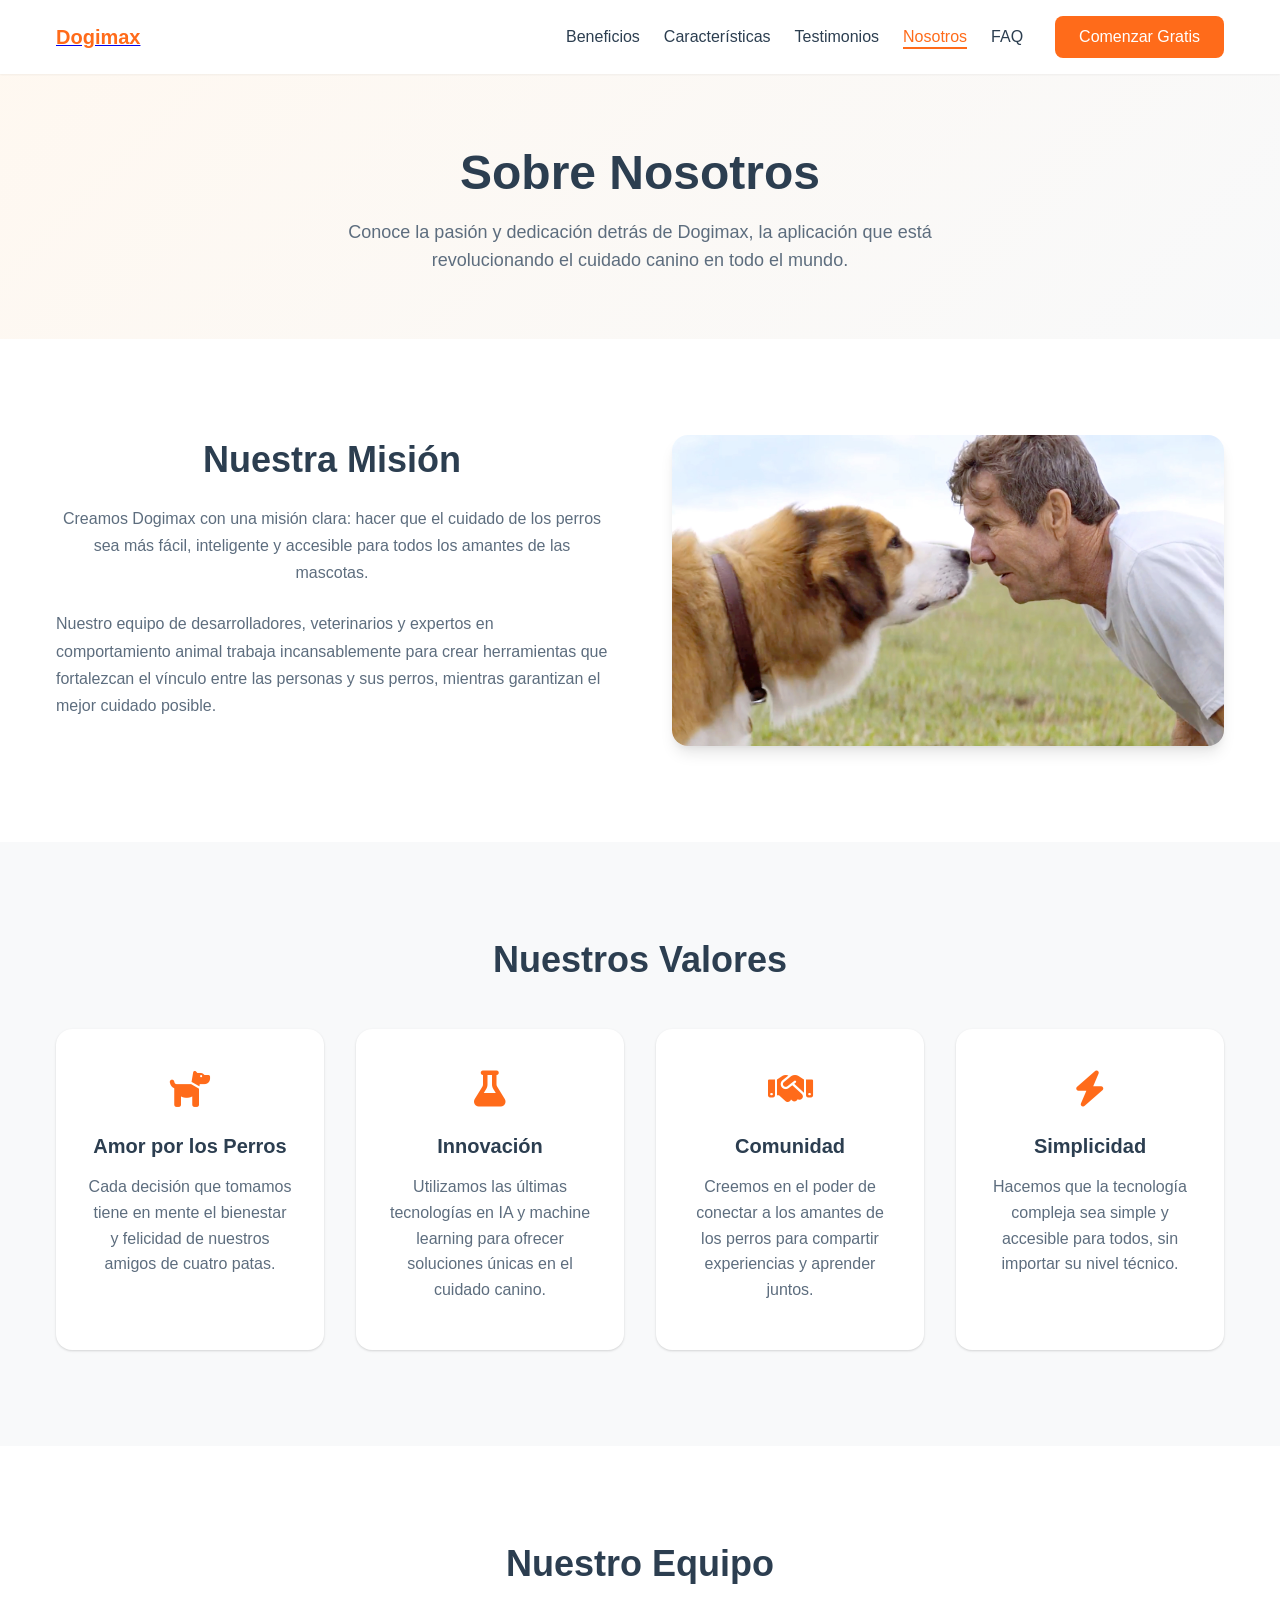
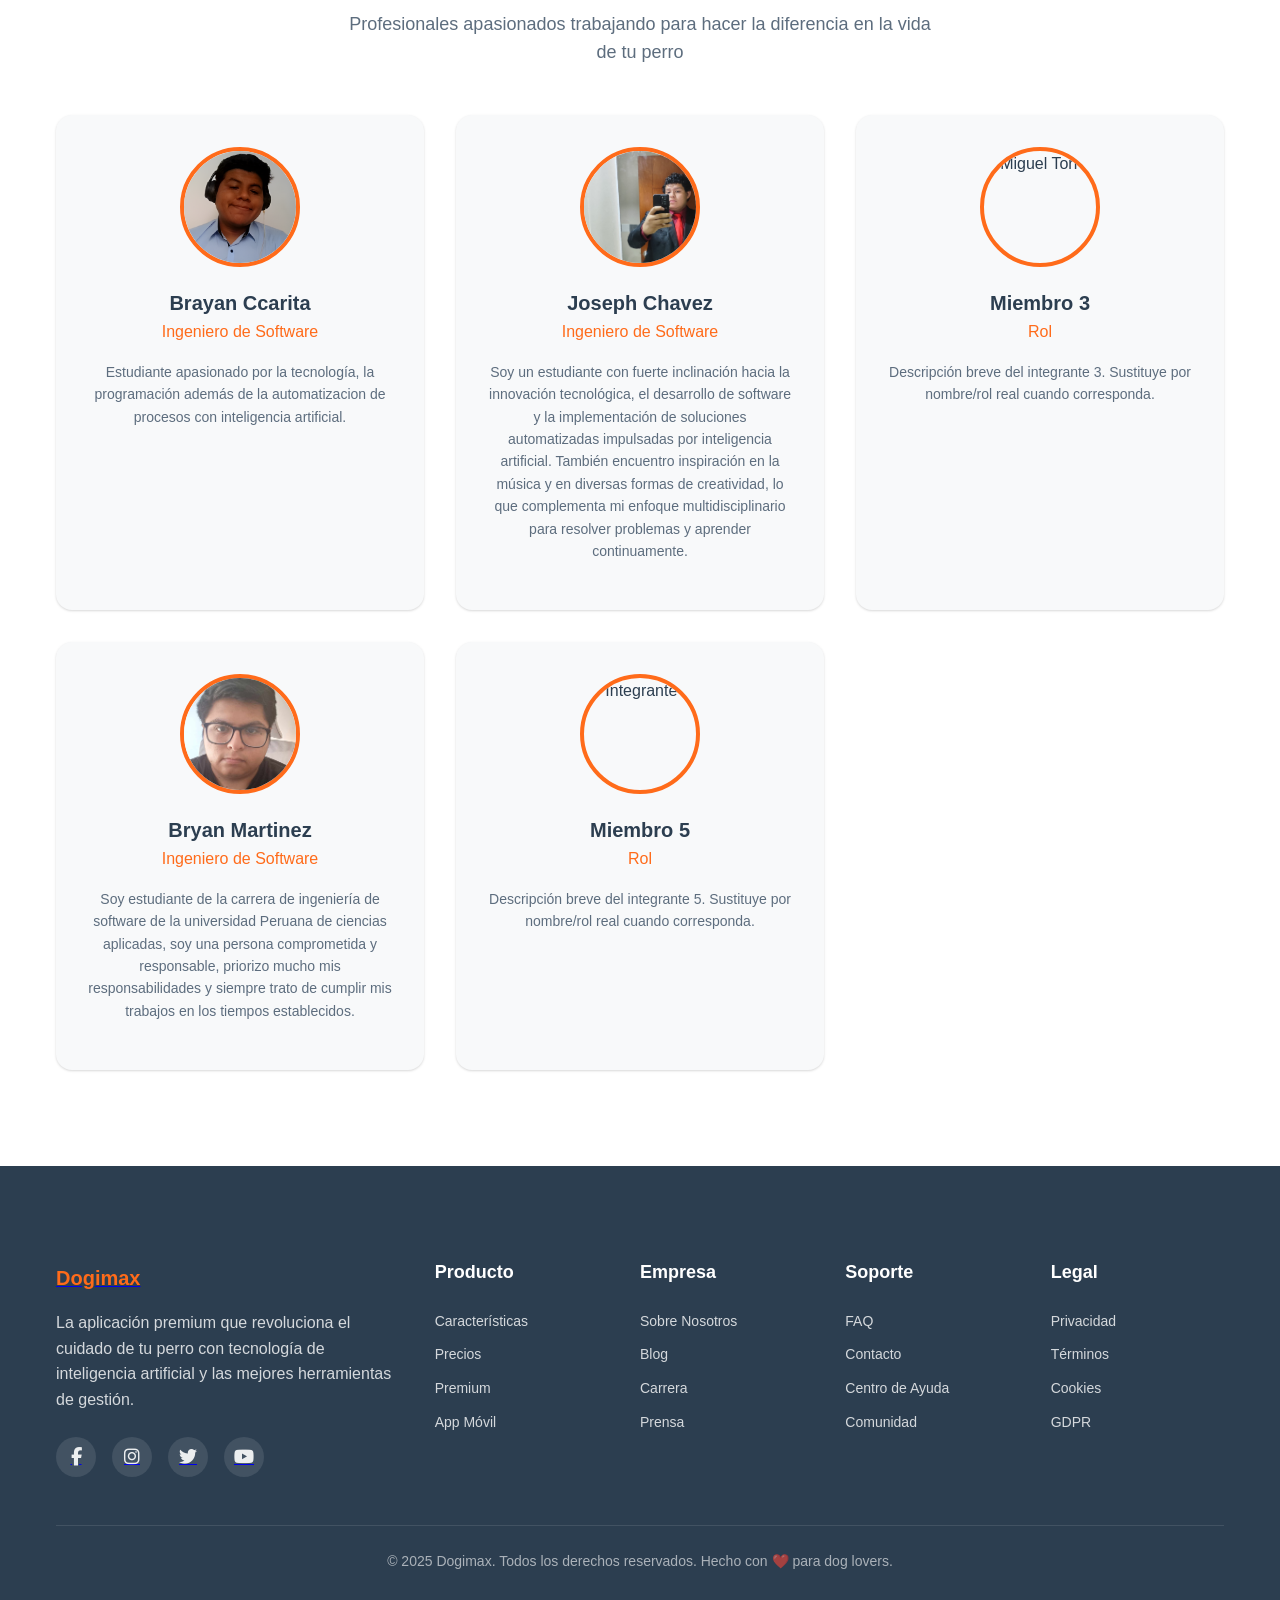
==== commit 3369996d: "docs: update group member information (Bryan Martinez)" ====
--- a/about-us.html
+++ b/about-us.html
@@ -163,11 +163,11 @@
                     </div>
 
                     <div class="team-member">
-                        <img src="./assets/img/member-4.png" alt="Integrante 4" class="team-member__image" loading="lazy">
-                        <h3 class="team-member__name">Miembro 4</h3>
-                        <p class="team-member__role">Rol</p>
-                        <p class="team-member__description">
-                            Descripción breve del integrante 4. Sustituye por nombre/rol real cuando corresponda.
+                        <img src="./assets/img/member-4.png" alt="Bryan Martinez" class="team-member__image" loading="lazy">
+                        <h3 class="team-member__name">Bryan Martinez</h3>
+                        <p class="team-member__role">Ingeniero de Software</p>
+                        <p class="team-member__description">
+                            Soy estudiante de la carrera de ingeniería de software de la universidad Peruana de ciencias aplicadas, soy una persona comprometida y responsable, priorizo mucho mis responsabilidades y siempre trato de cumplir mis trabajos en los tiempos establecidos.
                         </p>
                     </div>
 
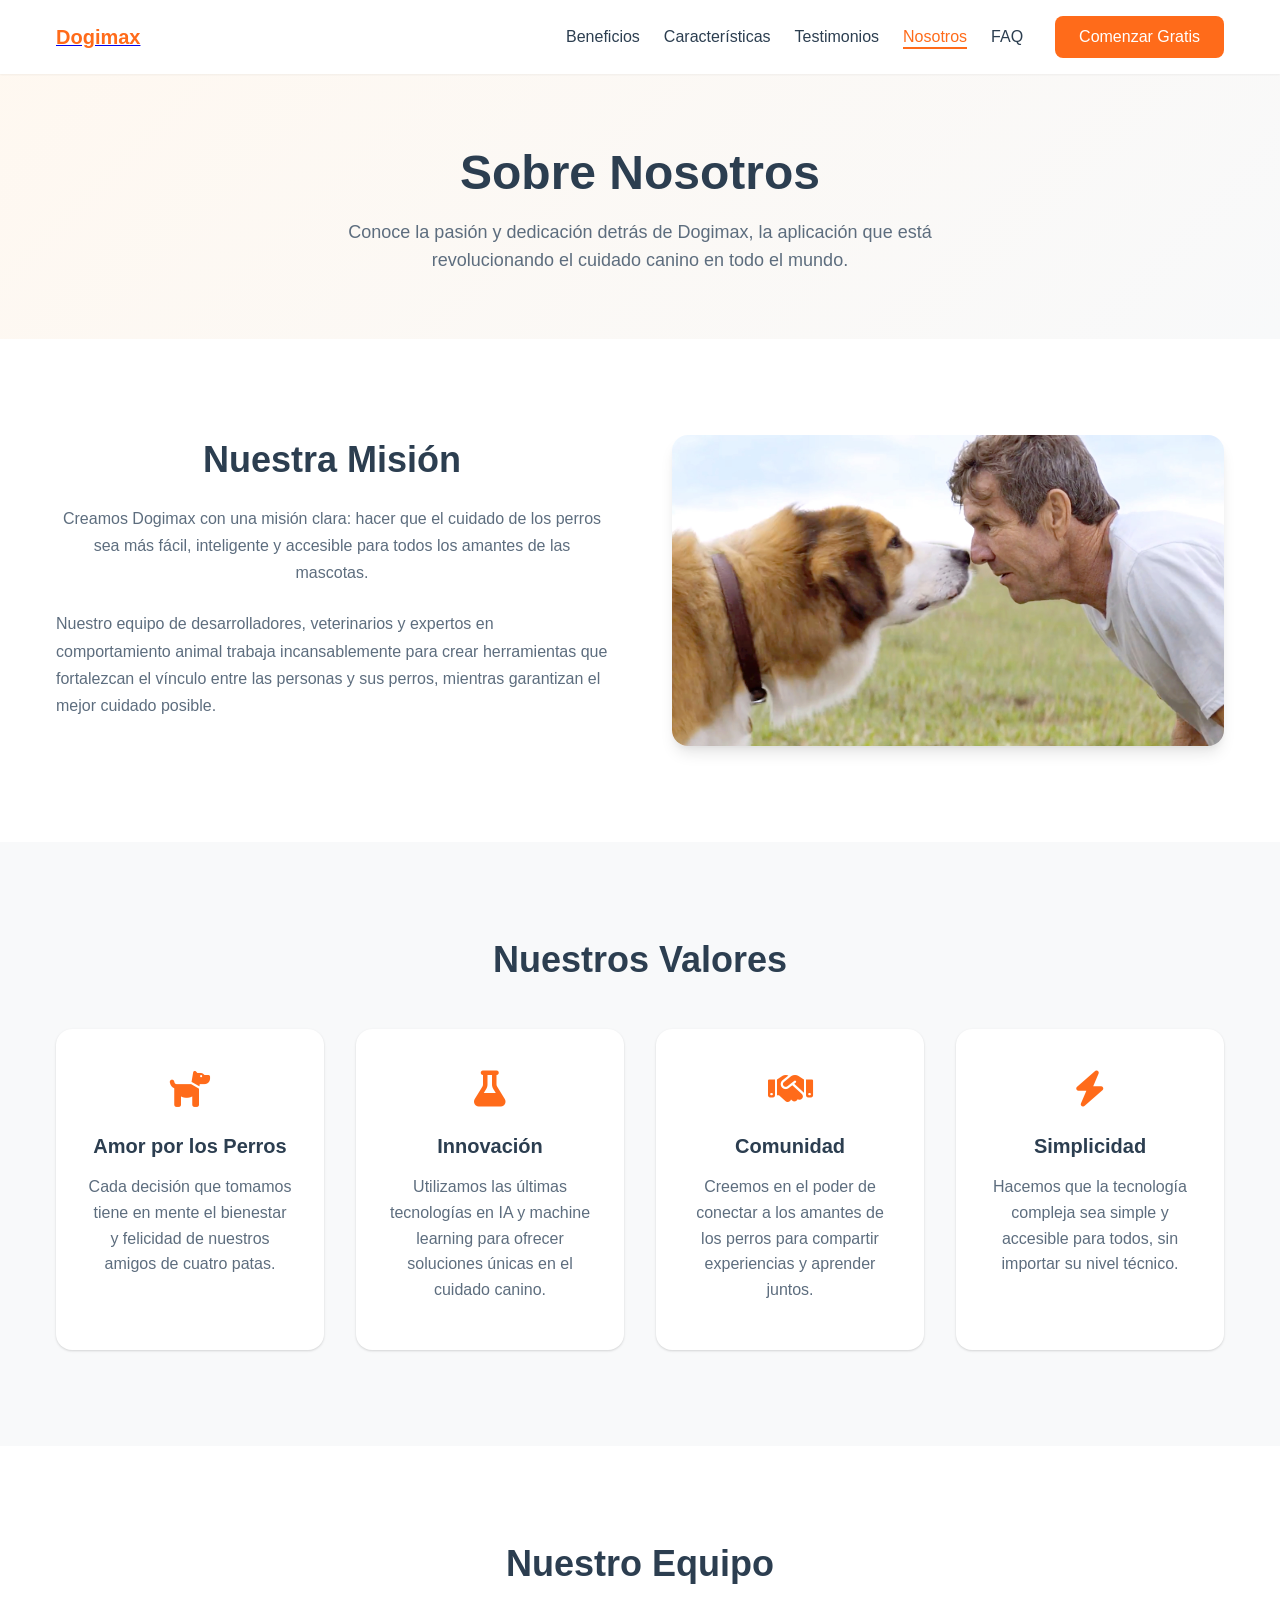
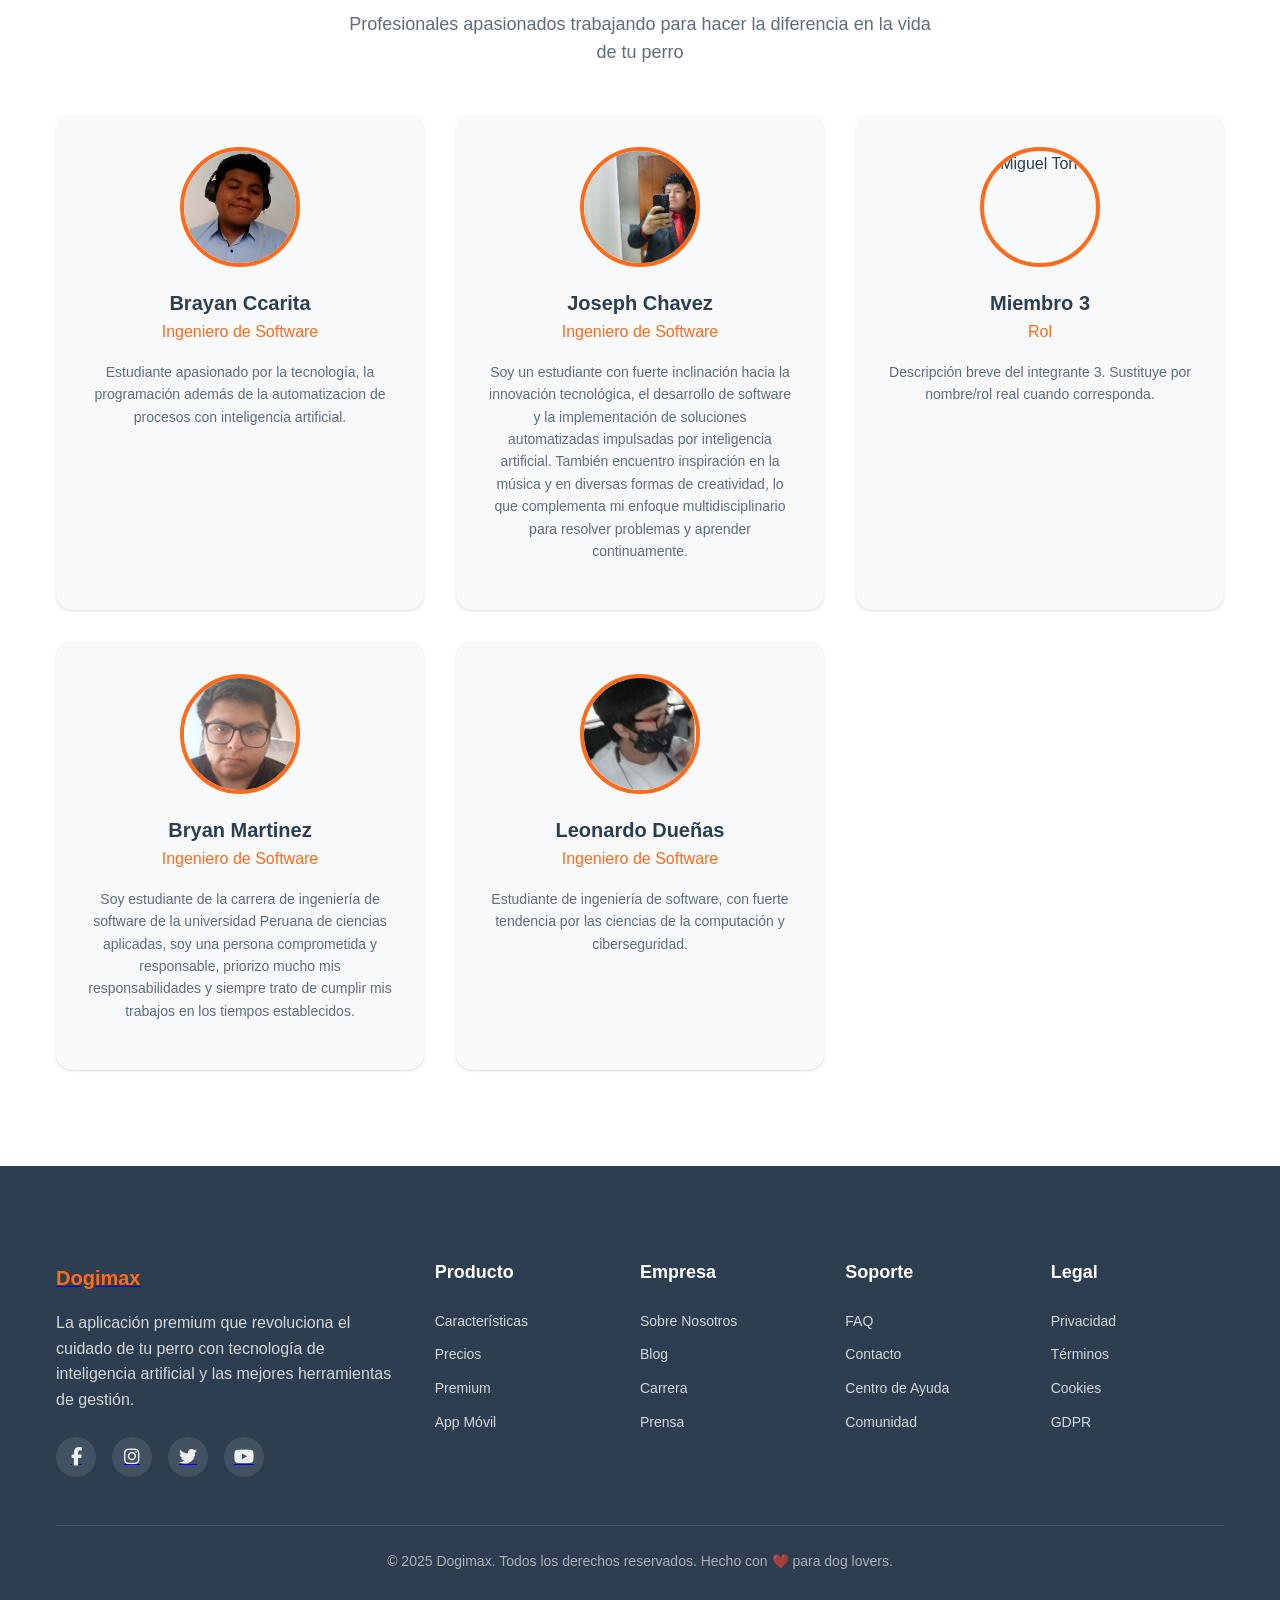
==== commit fdcfbe28: "Feat: update team member" ====
--- a/about-us.html
+++ b/about-us.html
@@ -171,12 +171,13 @@
                         </p>
                     </div>
 
-                    <div class="team-member">
-                        <img src="./assets/img/member-5.png" alt="Integrante 5" class="team-member__image" loading="lazy">
-                        <h3 class="team-member__name">Miembro 5</h3>
-                        <p class="team-member__role">Rol</p>
-                        <p class="team-member__description">
-                            Descripción breve del integrante 5. Sustituye por nombre/rol real cuando corresponda.
+           <div class="team-member">
+
+                        <img src="./assets/img/member-5.png" alt="Leonardo Dueñas" class="team-member__image" loading="lazy">
+                        <h3 class="team-member__name">Leonardo Dueñas</h3>
+                        <p class="team-member__role">Ingeniero de Software</p>
+                        <p class="team-member__description">
+                            Estudiante de ingeniería de software, con fuerte tendencia por las ciencias de la computación y ciberseguridad.
                         </p>
                     </div>
                 </div>
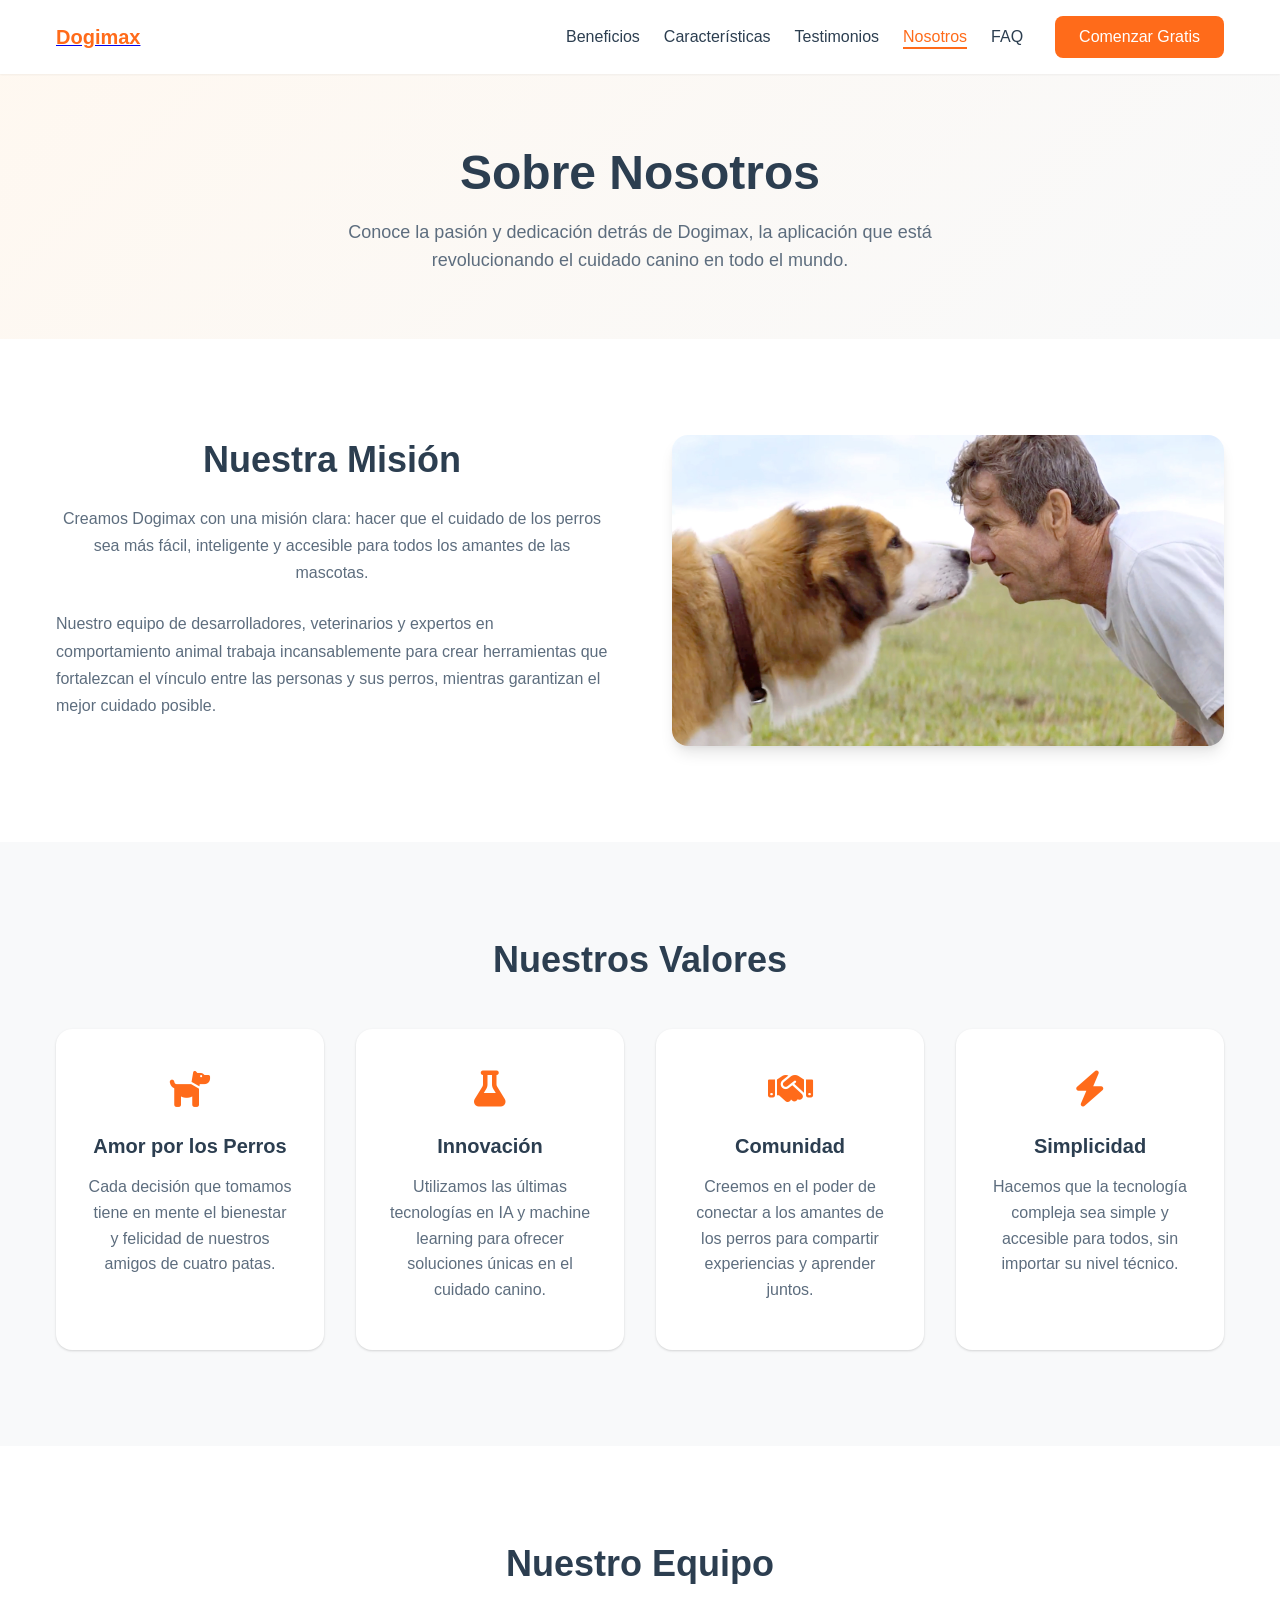
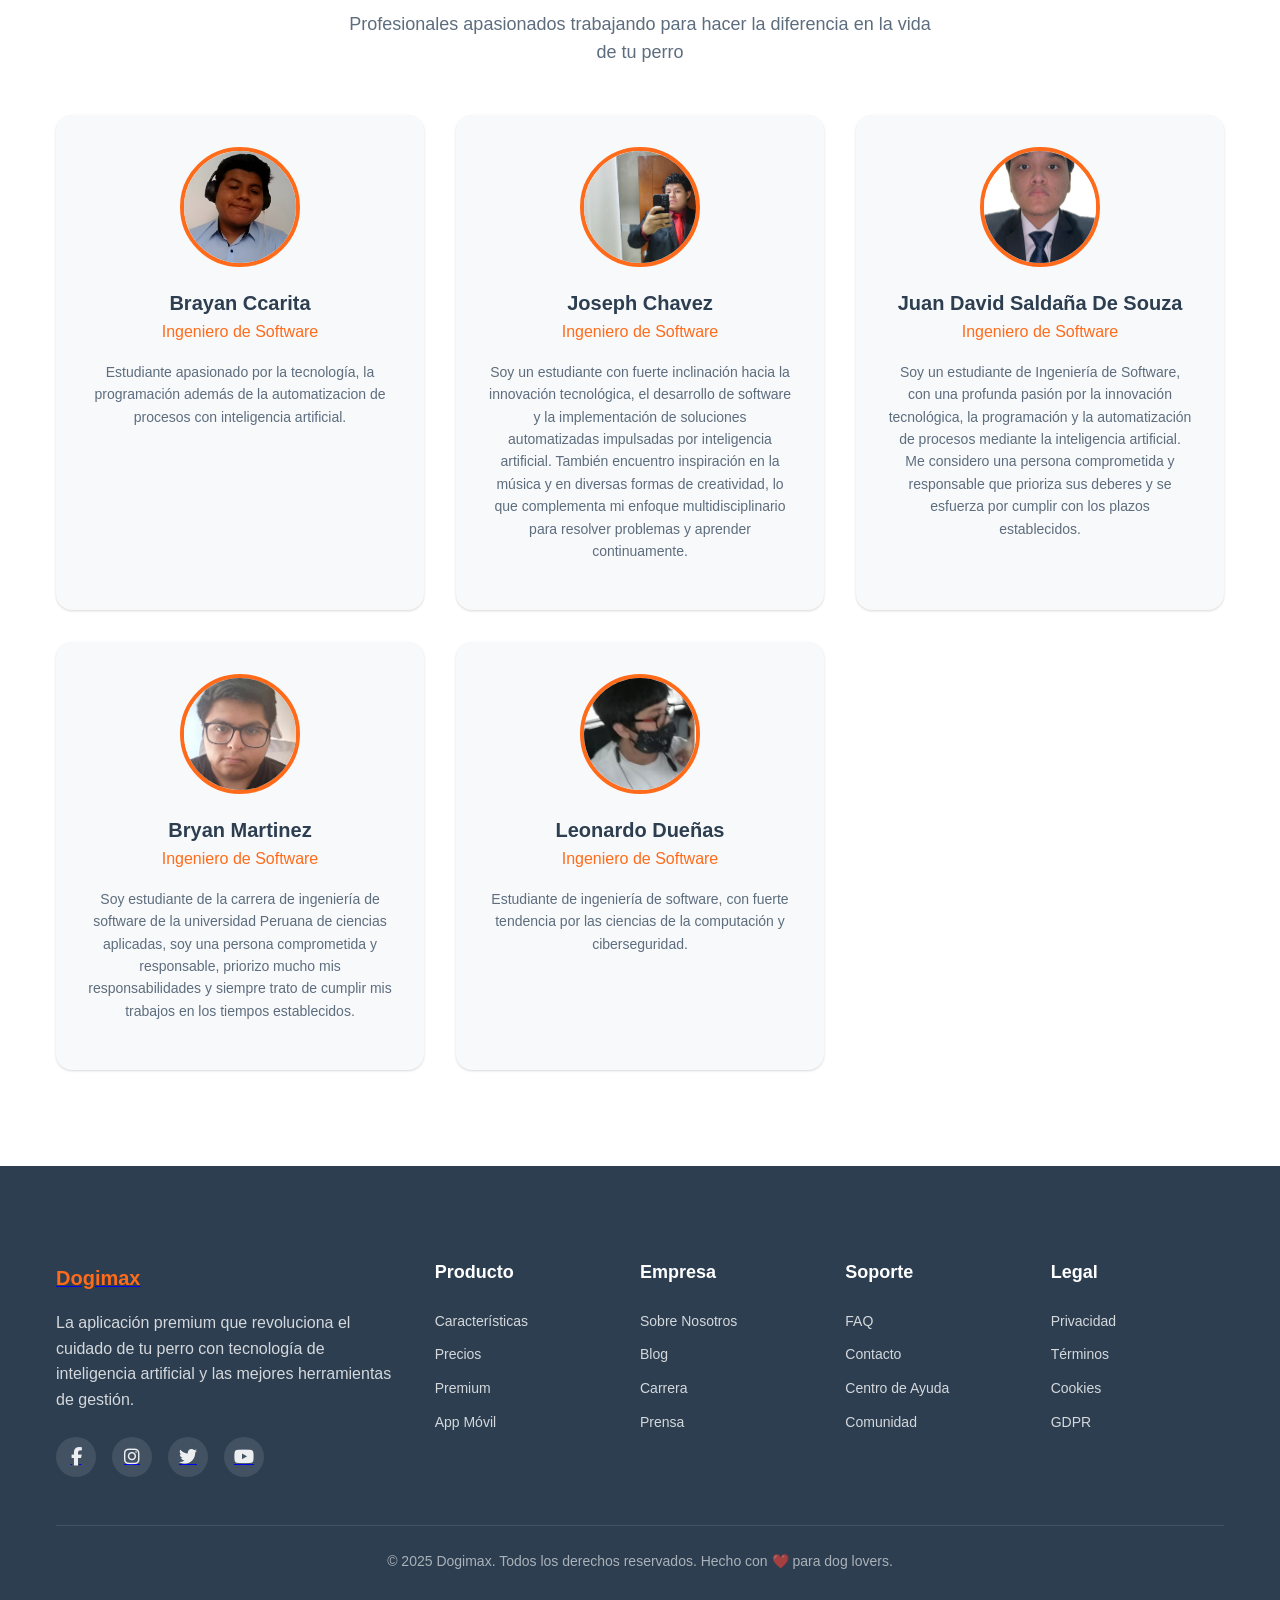
==== commit c14f1089: "feat: add profile." ====
--- a/about-us.html
+++ b/about-us.html
@@ -154,11 +154,11 @@
                     </div>
                     
                     <div class="team-member">
-                        <img src="./assets/img/member-3.png" alt="Miguel Torres" class="team-member__image" loading="lazy">
-                        <h3 class="team-member__name">Miembro 3</h3>
-                        <p class="team-member__role">Rol</p>
-                        <p class="team-member__description">
-                           Descripción breve del integrante 3. Sustituye por nombre/rol real cuando corresponda.
+                        <img src="./assets/img/member-3.jpeg" alt="Miguel Torres" class="team-member__image" loading="lazy">
+                        <h3 class="team-member__name">Juan David Saldaña De Souza</h3>
+                        <p class="team-member__role">Ingeniero de Software</p>
+                        <p class="team-member__description">
+                                Soy un estudiante de Ingeniería de Software, con una profunda pasión por la innovación tecnológica, la programación y la automatización de procesos mediante la inteligencia artificial. Me considero una persona comprometida y responsable que prioriza sus deberes y se esfuerza por cumplir con los plazos establecidos.
                         </p>
                     </div>
 
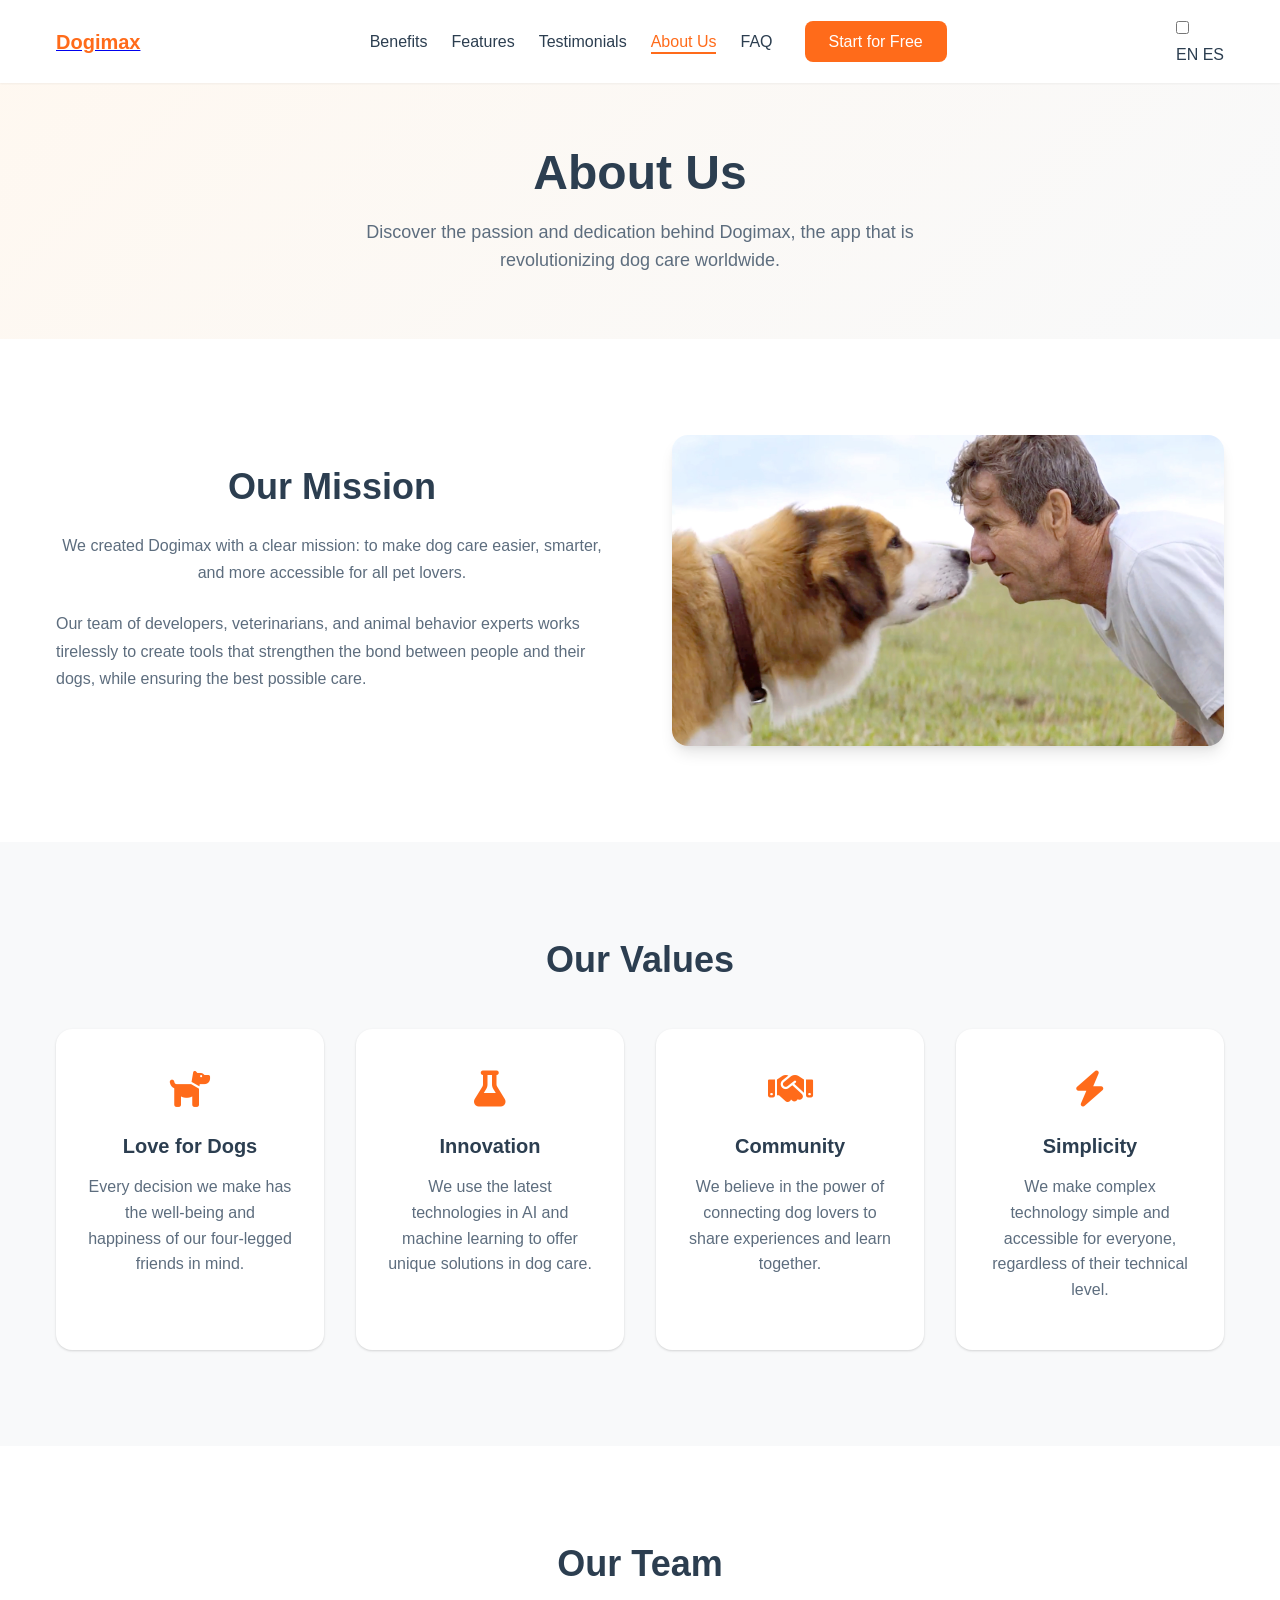
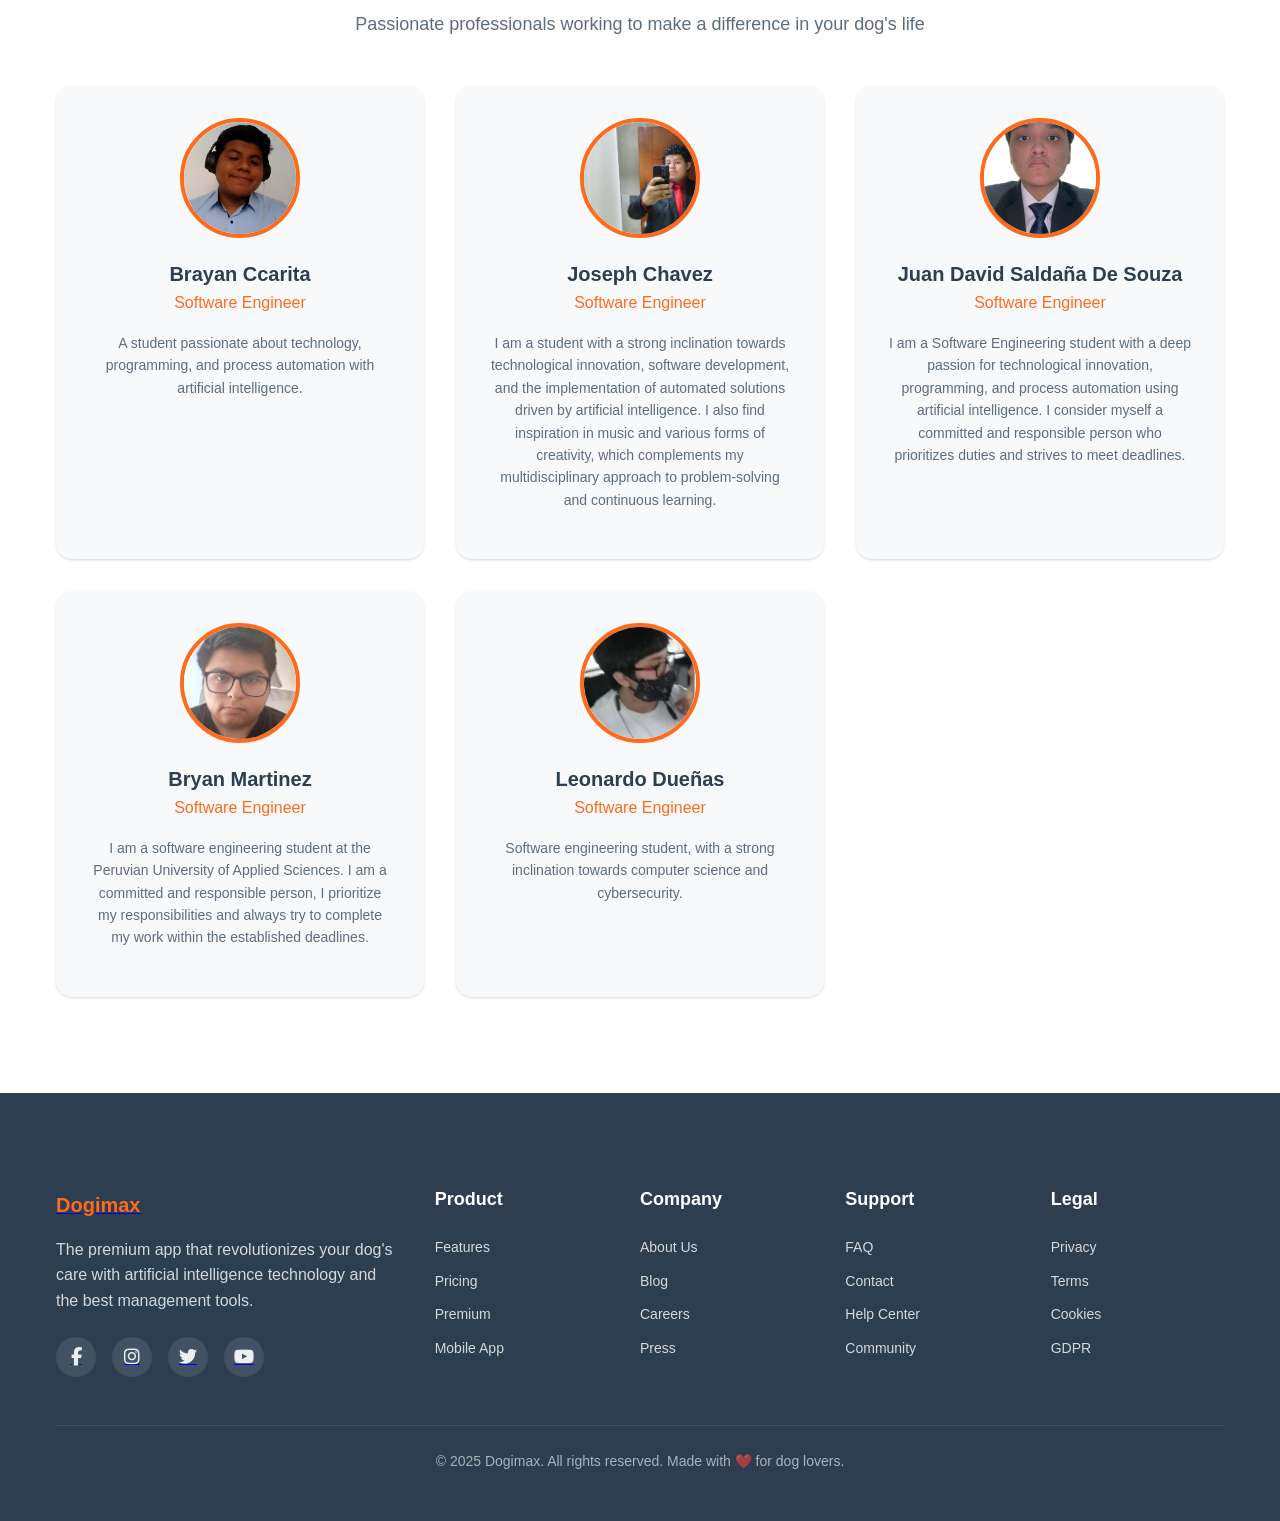
==== commit b3e28a0e: "feat: add data-i18n atribute to html files." ====
--- a/about-us.html
+++ b/about-us.html
@@ -1,10 +1,10 @@
 <!DOCTYPE html>
-<html lang="es">
+<html lang="en">
 <head>
     <meta charset="UTF-8">
     <meta name="viewport" content="width=device-width, initial-scale=1.0">
-    <title>Sobre Nosotros - Dogimax</title>
-    <meta name="description" content="Conoce la historia detrás de Dogimax, la aplicación que revoluciona el cuidado canino con tecnología avanzada e inteligencia artificial.">
+    <title>About Us - Dogimax</title>
+    <meta name="description" content="Learn the story behind Dogimax, the app that is revolutionizing dog care with advanced technology and artificial intelligence.">
     
     <!-- Google Fonts -->
     <link rel="preconnect" href="https://fonts.googleapis.com">
@@ -23,21 +23,30 @@
         <div class="container">
             <div class="header__content">
                 <div class="header__logo">
-                    <a href="./index.html" class="logo__link" aria-label="Ir al inicio"><span class="logo__text">Dogimax</span></a>
-                </div>
-                
-                <nav class="main-nav" aria-label="Navegación principal">
+                    <a href="./index.html" class="logo__link" aria-label="Go to homepage"><span class="logo__text">Dogimax</span></a>
+                </div>
+                
+                <nav class="main-nav" aria-label="Main navigation">
                     <ul class="nav__list">
-                        <li class="nav__item"><a href="./index.html#benefits" class="nav__link">Beneficios</a></li>
-                        <li class="nav__item"><a href="./index.html#features" class="nav__link">Características</a></li>
-                        <li class="nav__item"><a href="./index.html#testimonials" class="nav__link">Testimonios</a></li>
-                        <li class="nav__item"><a href="./about-us.html" class="nav__link nav__link--active">Nosotros</a></li>
-                        <li class="nav__item"><a href="./faq.html" class="nav__link">FAQ</a></li>
-                    </ul>
-                    <a href="./index.html#signup" class="cta-primary nav__cta">Comenzar Gratis</a>
+                        <li class="nav__item"><a href="./index.html#benefits" class="nav__link" data-i18n="nav.benefits">Benefits</a></li>
+                        <li class="nav__item"><a href="./index.html#features" class="nav__link" data-i18n="nav.features">Features</a></li>
+                        <li class="nav__item"><a href="./index.html#testimonials" class="nav__link" data-i18n="nav.testimonials">Testimonials</a></li>
+                        <li class="nav__item"><a href="./about-us.html" class="nav__link nav__link--active" data-i18n="nav.about">About Us</a></li>
+                        <li class="nav__item"><a href="./faq.html" class="nav__link" data-i18n="nav.faq">FAQ</a></li>
+                    </ul>
+                    <a href="./index.html#signup" class="cta-primary nav__cta" data-i18n="nav.cta">Start for Free</a>
                 </nav>
-                
-                <button class="mobile-menu-toggle" aria-label="Abrir menú de navegación" aria-expanded="false">
+
+                <div class="lang-switcher">
+                    <label for="lang-toggle" class="sr-only">Language Switcher</label>
+                    <input type="checkbox" id="lang-toggle" class="lang-switcher__toggle">
+                    <div class="lang-switcher__slider">
+                        <span class="lang-switcher__label lang-switcher__label--en">EN</span>
+                        <span class="lang-switcher__label lang-switcher__label--es">ES</span>
+                    </div>
+                </nav>
+                
+                <button class="mobile-menu-toggle" aria-label="Open navigation menu" aria-expanded="false">
                     <span class="hamburger-line"></span>
                     <span class="hamburger-line"></span>
                     <span class="hamburger-line"></span>
@@ -51,10 +60,9 @@
         <section class="page-hero">
             <div class="container">
                 <div class="page-hero__content">
-                    <h1 class="page-hero__title">Sobre Nosotros</h1>
-                    <p class="page-hero__subtitle">
-                        Conoce la pasión y dedicación detrás de Dogimax, la aplicación que está 
-                        revolucionando el cuidado canino en todo el mundo.
+                    <h1 class="page-hero__title" data-i18n="about.hero.title">About Us</h1>
+                    <p class="page-hero__subtitle" data-i18n="about.hero.subtitle">
+                        Discover the passion and dedication behind Dogimax, the app that is revolutionizing dog care worldwide.
                     </p>
                 </div>
             </div>
@@ -65,20 +73,16 @@
             <div class="container">
                 <div class="mission__content">
                     <div class="mission__text">
-                        <h2 class="section-title">Nuestra Misión</h2>
-                        <p class="section-subtitle">
-                            Creamos Dogimax con una misión clara: hacer que el cuidado de los perros 
-                            sea más fácil, inteligente y accesible para todos los amantes de las mascotas.
-                        </p>
-                        <p>
-                            Nuestro equipo de desarrolladores, veterinarios y expertos en comportamiento 
-                            animal trabaja incansablemente para crear herramientas que fortalezcan el 
-                            vínculo entre las personas y sus perros, mientras garantizan el mejor 
-                            cuidado posible.
+                        <h2 class="section-title" data-i18n="about.mission.title">Our Mission</h2>
+                        <p class="section-subtitle" data-i18n="about.mission.subtitle">
+                            We created Dogimax with a clear mission: to make dog care easier, smarter, and more accessible for all pet lovers.
+                        </p>
+                        <p data-i18n="about.mission.description">
+                            Our team of developers, veterinarians, and animal behavior experts works tirelessly to create tools that strengthen the bond between people and their dogs, while ensuring the best possible care.
                         </p>
                     </div>
                     <div class="mission__image">
-                        <img src="./assets/img/about-mission.jpg" alt="Equipo Dogimax trabajando" loading="lazy">
+                        <img src="./assets/img/about-mission.jpg" alt="Dogimax team working" loading="lazy">
                     </div>
                 </div>
             </div>
@@ -87,41 +91,37 @@
         <!-- Values Section -->
         <section class="values-section">
             <div class="container">
-                <h2 class="section-title text-center">Nuestros Valores</h2>
+                <h2 class="section-title text-center" data-i18n="about.values.title">Our Values</h2>
                 <div class="values-grid">
                     <div class="value-card">
-                        <div class="value-card__icon"><i class="fa-solid fa-dog" aria-hidden="true"></i><span class="sr-only">Perro</span></div>
-                        <h3 class="value-card__title">Amor por los Perros</h3>
-                        <p class="value-card__description">
-                            Cada decisión que tomamos tiene en mente el bienestar y felicidad 
-                            de nuestros amigos de cuatro patas.
-                        </p>
-                    </div>
-                    
-                    <div class="value-card">
-                        <div class="value-card__icon"><i class="fa-solid fa-flask" aria-hidden="true"></i><span class="sr-only">Innovación</span></div>
-                        <h3 class="value-card__title">Innovación</h3>
-                        <p class="value-card__description">
-                            Utilizamos las últimas tecnologías en IA y machine learning para 
-                            ofrecer soluciones únicas en el cuidado canino.
-                        </p>
-                    </div>
-                    
-                    <div class="value-card">
-                        <div class="value-card__icon"><i class="fa-solid fa-handshake" aria-hidden="true"></i><span class="sr-only">Comunidad</span></div>
-                        <h3 class="value-card__title">Comunidad</h3>
-                        <p class="value-card__description">
-                            Creemos en el poder de conectar a los amantes de los perros para 
-                            compartir experiencias y aprender juntos.
-                        </p>
-                    </div>
-                    
-                    <div class="value-card">
-                        <div class="value-card__icon"><i class="fa-solid fa-bolt" aria-hidden="true"></i><span class="sr-only">Simplicidad</span></div>
-                        <h3 class="value-card__title">Simplicidad</h3>
-                        <p class="value-card__description">
-                            Hacemos que la tecnología compleja sea simple y accesible para 
-                            todos, sin importar su nivel técnico.
+                        <div class="value-card__icon"><i class="fa-solid fa-dog" aria-hidden="true"></i><span class="sr-only">Dog</span></div>
+                        <h3 class="value-card__title" data-i18n="about.values.card1.title">Love for Dogs</h3>
+                        <p class="value-card__description" data-i18n="about.values.card1.description">
+                            Every decision we make has the well-being and happiness of our four-legged friends in mind.
+                        </p>
+                    </div>
+                    
+                    <div class="value-card">
+                        <div class="value-card__icon"><i class="fa-solid fa-flask" aria-hidden="true"></i><span class="sr-only">Innovation</span></div>
+                        <h3 class="value-card__title" data-i18n="about.values.card2.title">Innovation</h3>
+                        <p class="value-card__description" data-i18n="about.values.card2.description">
+                            We use the latest technologies in AI and machine learning to offer unique solutions in dog care.
+                        </p>
+                    </div>
+                    
+                    <div class="value-card">
+                        <div class="value-card__icon"><i class="fa-solid fa-handshake" aria-hidden="true"></i><span class="sr-only">Community</span></div>
+                        <h3 class="value-card__title" data-i18n="about.values.card3.title">Community</h3>
+                        <p class="value-card__description" data-i18n="about.values.card3.description">
+                            We believe in the power of connecting dog lovers to share experiences and learn together.
+                        </p>
+                    </div>
+                    
+                    <div class="value-card">
+                        <div class="value-card__icon"><i class="fa-solid fa-bolt" aria-hidden="true"></i><span class="sr-only">Simplicity</span></div>
+                        <h3 class="value-card__title" data-i18n="about.values.card4.title">Simplicity</h3>
+                        <p class="value-card__description" data-i18n="about.values.card4.description">
+                            We make complex technology simple and accessible for everyone, regardless of their technical level.
                         </p>
                     </div>
                 </div>
@@ -131,43 +131,44 @@
         <!-- Team Section -->
         <section class="team-section">
             <div class="container">
-                <h2 class="section-title text-center">Nuestro Equipo</h2>
-                <p class="section-subtitle text-center">
-                    Profesionales apasionados trabajando para hacer la diferencia en la vida de tu perro
+                <h2 class="section-title text-center" data-i18n="about.team.title">Our Team</h2>
+                <p class="section-subtitle text-center" data-i18n="about.team.subtitle">
+                    Passionate professionals working to make a difference in your dog's life
                 </p>
                 <div class="team-grid">
                     <div class="team-member">
-                        <img src="./assets/img/member-1.png" alt="Carlos Mendoza" class="team-member__image" loading="lazy">
+                        <img src="./assets/img/member-1.png" alt="Brayan Ccarita" class="team-member__image" loading="lazy">
                         <h3 class="team-member__name">Brayan Ccarita</h3>
-                        <p class="team-member__role">Ingeniero de Software</p>
-                        <p class="team-member__description">
-                            Estudiante apasionado por la tecnología, la programación además de la automatizacion de procesos con inteligencia artificial.
+                        <p class="team-member__role">Software Engineer</p>
+                        <p class="team-member__description" data-i18n="about.team.member1.description">
+                            A student passionate about technology, programming, and process automation with artificial intelligence.
                         </p>
                     </div>
                     
                     <div class="team-member">
                         <img src="./assets/img/member-2.jpeg" alt="Joseph Chavez" class="team-member__image" loading="lazy">
                         <h3 class="team-member__name">Joseph Chavez</h3>
-                        <p class="team-member__role">Ingeniero de Software</p>
-                        <p class="team-member__description">
-                                Soy un estudiante con fuerte inclinación hacia la innovación tecnológica, el desarrollo de software y la implementación de soluciones automatizadas impulsadas por inteligencia artificial. También encuentro inspiración en la música y en diversas formas de creatividad, lo que complementa mi enfoque multidisciplinario para resolver problemas y aprender continuamente.                        </p>
-                    </div>
-                    
-                    <div class="team-member">
-                        <img src="./assets/img/member-3.jpeg" alt="Miguel Torres" class="team-member__image" loading="lazy">
+                        <p class="team-member__role">Software Engineer</p>
+                        <p class="team-member__description" data-i18n="about.team.member2.description">
+                            I am a student with a strong inclination towards technological innovation, software development, and the implementation of automated solutions driven by artificial intelligence. I also find inspiration in music and various forms of creativity, which complements my multidisciplinary approach to problem-solving and continuous learning.
+                        </p>
+                    </div>
+                    
+                    <div class="team-member">
+                        <img src="./assets/img/member-3.jpeg" alt="Juan David Saldaña De Souza" class="team-member__image" loading="lazy">
                         <h3 class="team-member__name">Juan David Saldaña De Souza</h3>
-                        <p class="team-member__role">Ingeniero de Software</p>
-                        <p class="team-member__description">
-                                Soy un estudiante de Ingeniería de Software, con una profunda pasión por la innovación tecnológica, la programación y la automatización de procesos mediante la inteligencia artificial. Me considero una persona comprometida y responsable que prioriza sus deberes y se esfuerza por cumplir con los plazos establecidos.
+                        <p class="team-member__role">Software Engineer</p>
+                        <p class="team-member__description" data-i18n="about.team.member3.description">
+                            I am a Software Engineering student with a deep passion for technological innovation, programming, and process automation using artificial intelligence. I consider myself a committed and responsible person who prioritizes duties and strives to meet deadlines.
                         </p>
                     </div>
 
                     <div class="team-member">
                         <img src="./assets/img/member-4.png" alt="Bryan Martinez" class="team-member__image" loading="lazy">
                         <h3 class="team-member__name">Bryan Martinez</h3>
-                        <p class="team-member__role">Ingeniero de Software</p>
-                        <p class="team-member__description">
-                            Soy estudiante de la carrera de ingeniería de software de la universidad Peruana de ciencias aplicadas, soy una persona comprometida y responsable, priorizo mucho mis responsabilidades y siempre trato de cumplir mis trabajos en los tiempos establecidos.
+                        <p class="team-member__role">Software Engineer</p>
+                        <p class="team-member__description" data-i18n="about.team.member4.description">
+                            I am a software engineering student at the Peruvian University of Applied Sciences. I am a committed and responsible person, I prioritize my responsibilities and always try to complete my work within the established deadlines.
                         </p>
                     </div>
 
@@ -175,9 +176,9 @@
 
                         <img src="./assets/img/member-5.png" alt="Leonardo Dueñas" class="team-member__image" loading="lazy">
                         <h3 class="team-member__name">Leonardo Dueñas</h3>
-                        <p class="team-member__role">Ingeniero de Software</p>
-                        <p class="team-member__description">
-                            Estudiante de ingeniería de software, con fuerte tendencia por las ciencias de la computación y ciberseguridad.
+                        <p class="team-member__role">Software Engineer</p>
+                        <p class="team-member__description" data-i18n="about.team.member5.description">
+                            Software engineering student, with a strong inclination towards computer science and cybersecurity.
                         </p>
                     </div>
                 </div>
@@ -193,12 +194,10 @@
             <div class="footer__content">
                 <div class="footer__section footer__section--brand">
                     <div class="footer__logo">
-                        <a href="./index.html" class="logo__link" aria-label="Ir al inicio"><span class="logo__text">Dogimax</span></a>
-                    </div>
-                    <p class="footer__description">
-                        La aplicación premium que revoluciona el cuidado de tu perro con 
-                        tecnología de inteligencia artificial y las mejores herramientas 
-                        de gestión.
+                        <a href="./index.html" class="logo__link" aria-label="Go to homepage"><span class="logo__text">Dogimax</span></a>
+                    </div>
+                    <p class="footer__description" data-i18n="footer.description">
+                        The premium app that revolutionizes your dog's care with artificial intelligence technology and the best management tools.
                     </p>
                     <div class="footer__social">
                         <a href="#" class="social-link" aria-label="Facebook">
@@ -221,49 +220,49 @@
                 </div>
                 
                 <div class="footer__section">
-                    <h3 class="footer__title">Producto</h3>
-                    <ul class="footer__links">
-                        <li><a href="./index.html#features" class="footer__link">Características</a></li>
-                        <li><a href="#" class="footer__link">Precios</a></li>
-                        <li><a href="#" class="footer__link">Premium</a></li>
-                        <li><a href="#" class="footer__link">App Móvil</a></li>
-                    </ul>
-                </div>
-                
-                <div class="footer__section">
-                    <h3 class="footer__title">Empresa</h3>
-                    <ul class="footer__links">
-                        <li><a href="./about-us.html" class="footer__link">Sobre Nosotros</a></li>
-                        <li><a href="#" class="footer__link">Blog</a></li>
-                        <li><a href="#" class="footer__link">Carrera</a></li>
-                        <li><a href="#" class="footer__link">Prensa</a></li>
-                    </ul>
-                </div>
-                
-                <div class="footer__section">
-                    <h3 class="footer__title">Soporte</h3>
-                    <ul class="footer__links">
-                        <li><a href="./faq.html" class="footer__link">FAQ</a></li>
-                        <li><a href="#" class="footer__link">Contacto</a></li>
-                        <li><a href="#" class="footer__link">Centro de Ayuda</a></li>
-                        <li><a href="#" class="footer__link">Comunidad</a></li>
-                    </ul>
-                </div>
-                
-                <div class="footer__section">
-                    <h3 class="footer__title">Legal</h3>
-                    <ul class="footer__links">
-                        <li><a href="#" class="footer__link">Privacidad</a></li>
-                        <li><a href="#" class="footer__link">Términos</a></li>
-                        <li><a href="#" class="footer__link">Cookies</a></li>
-                        <li><a href="#" class="footer__link">GDPR</a></li>
+                    <h3 class="footer__title" data-i18n="footer.product.title">Product</h3>
+                    <ul class="footer__links">
+                        <li><a href="./index.html#features" class="footer__link" data-i18n="footer.product.features">Features</a></li>
+                        <li><a href="#" class="footer__link" data-i18n="footer.product.pricing">Pricing</a></li>
+                        <li><a href="#" class="footer__link" data-i18n="footer.product.premium">Premium</a></li>
+                        <li><a href="#" class="footer__link" data-i18n="footer.product.mobile">Mobile App</a></li>
+                    </ul>
+                </div>
+                
+                <div class="footer__section">
+                    <h3 class="footer__title" data-i18n="footer.company.title">Company</h3>
+                    <ul class="footer__links">
+                        <li><a href="./about-us.html" class="footer__link" data-i18n="footer.company.about">About Us</a></li>
+                        <li><a href="#" class="footer__link" data-i18n="footer.company.blog">Blog</a></li>
+                        <li><a href="#" class="footer__link" data-i18n="footer.company.careers">Careers</a></li>
+                        <li><a href="#" class="footer__link" data-i18n="footer.company.press">Press</a></li>
+                    </ul>
+                </div>
+                
+                <div class="footer__section">
+                    <h3 class="footer__title" data-i18n="footer.support.title">Support</h3>
+                    <ul class="footer__links">
+                        <li><a href="./faq.html" class="footer__link" data-i18n="footer.support.faq">FAQ</a></li>
+                        <li><a href="#" class="footer__link" data-i18n="footer.support.contact">Contact</a></li>
+                        <li><a href="#" class="footer__link" data-i18n="footer.support.help">Help Center</a></li>
+                        <li><a href="#" class="footer__link" data-i18n="footer.support.community">Community</a></li>
+                    </ul>
+                </div>
+                
+                <div class="footer__section">
+                    <h3 class="footer__title" data-i18n="footer.legal.title">Legal</h3>
+                    <ul class="footer__links">
+                        <li><a href="#" class="footer__link" data-i18n="footer.legal.privacy">Privacy</a></li>
+                        <li><a href="#" class="footer__link" data-i18n="footer.legal.terms">Terms</a></li>
+                        <li><a href="#" class="footer__link" data-i18n="footer.legal.cookies">Cookies</a></li>
+                        <li><a href="#" class="footer__link" data-i18n="footer.legal.gdpr">GDPR</a></li>
                     </ul>
                 </div>
             </div>
             
             <div class="footer__bottom">
-                <p class="footer__copyright">
-                    © 2025 Dogimax. Todos los derechos reservados. Hecho con ❤️ para dog lovers.
+                <p class="footer__copyright" data-i18n="footer.copyright">
+                    © 2025 Dogimax. All rights reserved. Made with ❤️ for dog lovers.
                 </p>
             </div>
         </div>
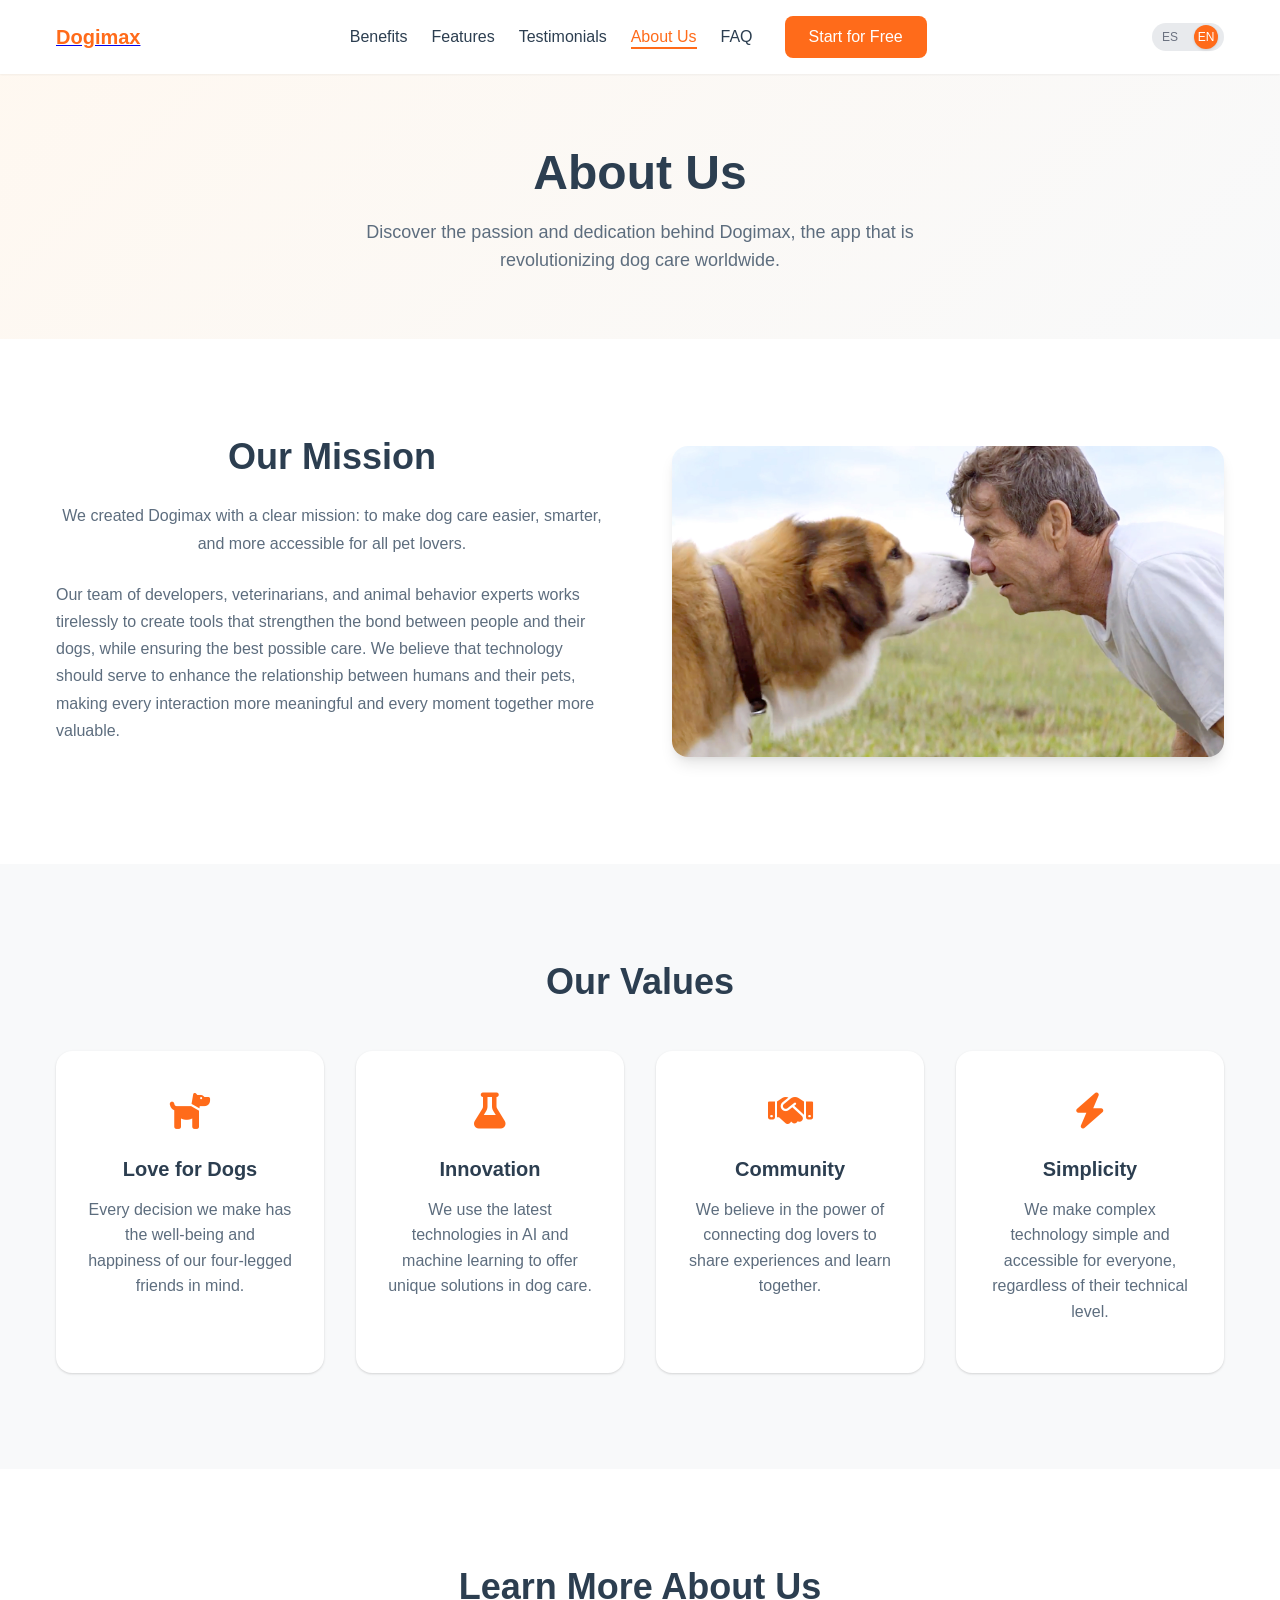
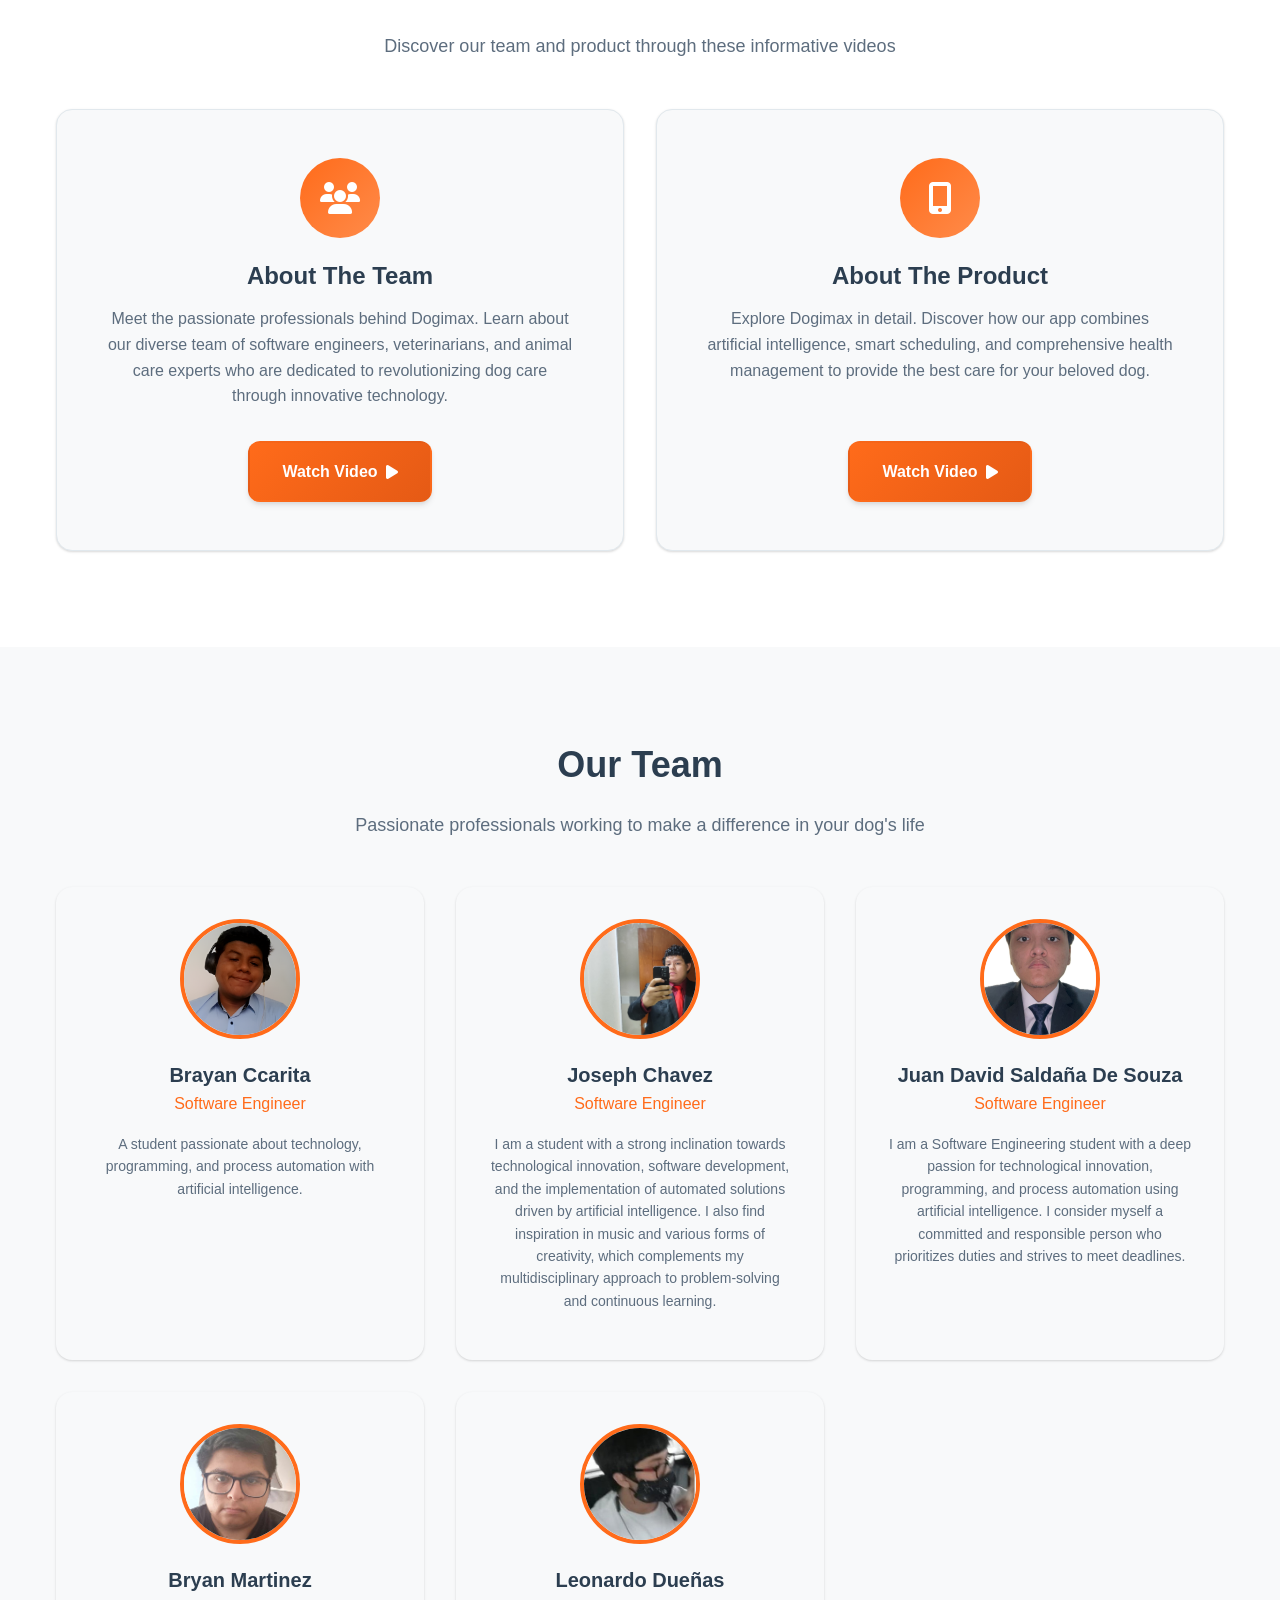
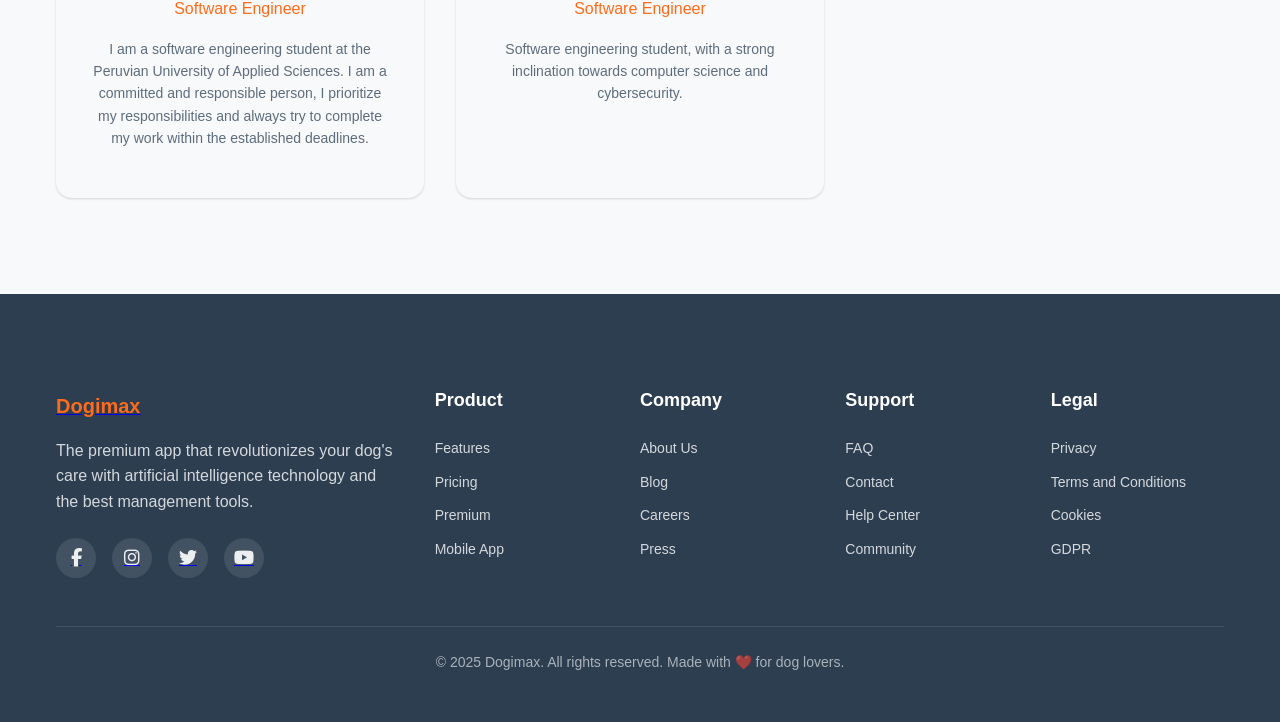
==== commit 32bf1121: "Abouts and Terms & Conditions" ====
--- a/about-us.html
+++ b/about-us.html
@@ -78,7 +78,7 @@
                             We created Dogimax with a clear mission: to make dog care easier, smarter, and more accessible for all pet lovers.
                         </p>
                         <p data-i18n="about.mission.description">
-                            Our team of developers, veterinarians, and animal behavior experts works tirelessly to create tools that strengthen the bond between people and their dogs, while ensuring the best possible care.
+                            Our team of developers, veterinarians, and animal behavior experts works tirelessly to create tools that strengthen the bond between people and their dogs, while ensuring the best possible care. We believe that technology should serve to enhance the relationship between humans and their pets, making every interaction more meaningful and every moment together more valuable.
                         </p>
                     </div>
                     <div class="mission__image">
@@ -123,6 +123,45 @@
                         <p class="value-card__description" data-i18n="about.values.card4.description">
                             We make complex technology simple and accessible for everyone, regardless of their technical level.
                         </p>
+                    </div>
+                </div>
+            </div>
+        </section>
+
+        <!-- About Videos Section -->
+        <section class="about-videos-section">
+            <div class="container">
+                <h2 class="section-title text-center" data-i18n="about.videos.title">Learn More About Us</h2>
+                <p class="section-subtitle text-center" data-i18n="about.videos.subtitle">
+                    Discover our team and product through these informative videos
+                </p>
+                <div class="about-videos-grid">
+                    <div class="about-video-card">
+                        <div class="about-video-card__icon">
+                            <i class="fa-solid fa-users" aria-hidden="true"></i>
+                            <span class="sr-only">Team</span>
+                        </div>
+                        <h3 class="about-video-card__title" data-i18n="about.videos.team.title">About The Team</h3>
+                        <p class="about-video-card__description" data-i18n="about.videos.team.description">
+                            Meet the passionate professionals behind Dogimax. Learn about our diverse team of software engineers, veterinarians, and animal care experts who are dedicated to revolutionizing dog care through innovative technology.
+                        </p>
+                        <a href="https://youtu.be/KoDxTZhzK-U" target="_blank" rel="noopener noreferrer" class="cta-button cta-button--primary">
+                            <span data-i18n="about.videos.team.button">Watch Video</span> <i class="fa-solid fa-play" aria-hidden="true"></i>
+                        </a>
+                    </div>
+                    
+                    <div class="about-video-card">
+                        <div class="about-video-card__icon">
+                            <i class="fa-solid fa-mobile-screen-button" aria-hidden="true"></i>
+                            <span class="sr-only">Product</span>
+                        </div>
+                        <h3 class="about-video-card__title" data-i18n="about.videos.product.title">About The Product</h3>
+                        <p class="about-video-card__description" data-i18n="about.videos.product.description">
+                            Explore Dogimax in detail. Discover how our app combines artificial intelligence, smart scheduling, and comprehensive health management to provide the best care for your beloved dog.
+                        </p>
+                        <a href="https://youtu.be/7kLxtACvOlM" target="_blank" rel="noopener noreferrer" class="cta-button cta-button--primary">
+                            <span data-i18n="about.videos.product.button">Watch Video</span> <i class="fa-solid fa-play" aria-hidden="true"></i>
+                        </a>
                     </div>
                 </div>
             </div>
@@ -253,7 +292,7 @@
                     <h3 class="footer__title" data-i18n="footer.legal.title">Legal</h3>
                     <ul class="footer__links">
                         <li><a href="#" class="footer__link" data-i18n="footer.legal.privacy">Privacy</a></li>
-                        <li><a href="#" class="footer__link" data-i18n="footer.legal.terms">Terms</a></li>
+                        <li><a href="./terms-and-conditions.html" class="footer__link" data-i18n="footer.legal.terms">Terms and Conditions</a></li>
                         <li><a href="#" class="footer__link" data-i18n="footer.legal.cookies">Cookies</a></li>
                         <li><a href="#" class="footer__link" data-i18n="footer.legal.gdpr">GDPR</a></li>
                     </ul>
--- a/styles/style.css
+++ b/styles/style.css
@@ -363,6 +363,98 @@
     transition: width var(--transition-normal);
 }
 
+/* ===== LANGUAGE SWITCHER - Diseño idéntico al mockup ===== */
+.lang-switcher {
+    position: relative;
+    display: inline-block;
+    margin-left: var(--spacing-md);
+}
+
+.lang-switcher__toggle {
+    position: absolute;
+    top: 0;
+    left: 0;
+    width: 100%;
+    height: 100%;
+    opacity: 0;
+    cursor: pointer;
+    margin: 0;
+    z-index: 10;
+}
+
+.lang-switcher__slider {
+    position: relative;
+    width: 72px;
+    height: 28px;
+    background-color: #e8eaed;
+    border-radius: 14px;
+    display: flex;
+    align-items: center;
+    padding: 2px;
+    box-sizing: border-box;
+}
+
+.lang-switcher__label {
+    position: absolute;
+    top: 0;
+    left: 0;
+    width: 50%;
+    height: 100%;
+    display: flex;
+    align-items: center;
+    justify-content: center;
+    font-size: 12px;
+    font-weight: 500;
+    line-height: 1;
+    z-index: 2;
+    pointer-events: none;
+    transition: color 0.2s ease;
+    color: #6b7280; /* default grey */
+}
+
+.lang-switcher__label--es {
+    left: 0;
+}
+
+.lang-switcher__label--en {
+    left: 50%;
+    color: #ffffff;
+}
+
+/* Knob naranja que se desliza */
+.lang-switcher__slider::before {
+    content: '';
+    position: absolute;
+    top: 2px;
+    right: 6px; /* aumentado para centrar sobre EN */
+    width: 24px;
+    height: 24px;
+    background-color: #FF6B1A;
+    border-radius: 12px;
+    transition: transform 0.25s cubic-bezier(0.4, 0, 0.2, 1);
+    z-index: 1;
+    box-shadow: 0 1px 3px rgba(0, 0, 0, 0.12);
+}
+
+/* Estado checked: knob se mueve a la izquierda, ES se vuelve blanco */
+.lang-switcher__toggle:checked + .lang-switcher__slider::before {
+    transform: translateX(-36px); /* ajustado para alineación con EN */
+}
+
+.lang-switcher__toggle:checked + .lang-switcher__slider .lang-switcher__label--es {
+    color: #ffffff;
+}
+
+.lang-switcher__toggle:checked + .lang-switcher__slider .lang-switcher__label--en {
+    color: #6b7280;
+}
+
+/* Focus para accesibilidad */
+.lang-switcher__toggle:focus + .lang-switcher__slider {
+    outline: 2px solid #FF6B1A;
+    outline-offset: 2px;
+}
+
 .nav__link:hover::after,
 .nav__link--active::after {
     width: 100%;
@@ -1052,9 +1144,78 @@
     line-height: 1.6;
 }
 
+.about-videos-section {
+    padding: var(--spacing-4xl) 0;
+    background-color: var(--background-primary);
+}
+
+.about-videos-grid {
+    display: grid;
+    grid-template-columns: repeat(auto-fit, minmax(400px, 1fr));
+    gap: var(--spacing-xl);
+    margin-top: var(--spacing-2xl);
+}
+
+.about-video-card {
+    background-color: var(--background-secondary);
+    padding: var(--spacing-2xl);
+    border-radius: var(--border-radius-xl);
+    text-align: center;
+    box-shadow: var(--shadow-base);
+    transition: all var(--transition-normal);
+    border: 1px solid var(--border-color);
+    display: flex;
+    flex-direction: column;
+    align-items: center;
+}
+
+.about-video-card:hover {
+    transform: translateY(-8px);
+    box-shadow: var(--shadow-lg);
+    border-color: var(--primary-color);
+}
+
+.about-video-card__icon {
+    width: 80px;
+    height: 80px;
+    margin: 0 auto var(--spacing-lg);
+    background: linear-gradient(135deg, var(--primary-color) 0%, var(--primary-color-light) 100%);
+    border-radius: 50%;
+    display: flex;
+    align-items: center;
+    justify-content: center;
+}
+
+.about-video-card__icon i {
+    font-size: 32px;
+    color: #fff;
+}
+
+.about-video-card__title {
+    font-size: var(--font-size-2xl);
+    font-weight: var(--font-weight-semibold);
+    margin-bottom: var(--spacing-md);
+    color: var(--text-primary);
+}
+
+.about-video-card__description {
+    color: var(--text-secondary);
+    line-height: 1.6;
+    margin-bottom: var(--spacing-xl);
+    flex-grow: 1;
+}
+
+.about-video-card .cta-button {
+    margin-top: auto;
+}
+
+.about-video-card .cta-button i {
+    margin-left: var(--spacing-sm);
+}
+
 .team-section {
     padding: var(--spacing-4xl) 0;
-    background-color: var(--background-primary);
+    background-color: var(--background-secondary);
 }
 
 .team-grid {
@@ -1257,6 +1418,76 @@
     flex-wrap: wrap;
 }
 
+/* Terms and Conditions Page Styles */
+.terms-section {
+    padding: var(--spacing-4xl) 0;
+    background-color: var(--background-primary);
+}
+
+.terms-content {
+    max-width: 900px;
+    margin: 0 auto;
+}
+
+.terms-section-item {
+    margin-bottom: var(--spacing-3xl);
+    padding-bottom: var(--spacing-2xl);
+    border-bottom: 1px solid var(--border-color);
+}
+
+.terms-section-item:last-child {
+    border-bottom: none;
+    margin-bottom: 0;
+}
+
+.terms-section-title {
+    font-size: var(--font-size-2xl);
+    font-weight: var(--font-weight-semibold);
+    color: var(--text-primary);
+    margin-bottom: var(--spacing-lg);
+}
+
+.terms-content p {
+    color: var(--text-secondary);
+    line-height: 1.8;
+    margin-bottom: var(--spacing-md);
+}
+
+.terms-content p strong {
+    color: var(--text-primary);
+    font-weight: var(--font-weight-semibold);
+}
+
+.terms-list {
+    list-style: none;
+    padding-left: 0;
+    margin: var(--spacing-lg) 0;
+}
+
+.terms-list li {
+    position: relative;
+    padding-left: var(--spacing-xl);
+    margin-bottom: var(--spacing-md);
+    color: var(--text-secondary);
+    line-height: 1.7;
+}
+
+.terms-list li::before {
+    content: '•';
+    position: absolute;
+    left: 0;
+    color: var(--primary-color);
+    font-weight: var(--font-weight-bold);
+    font-size: var(--font-size-xl);
+}
+
+.page-hero__meta {
+    font-size: var(--font-size-sm);
+    color: var(--text-light);
+    margin-top: var(--spacing-md);
+    font-style: italic;
+}
+
 /* ===== RESPONSIVE DESIGN ===== */
 
 /* Large screens */
@@ -1295,6 +1526,11 @@
         grid-column: 1 / -1;
         max-width: none;
         text-align: center;
+    }
+
+    .lang-switcher {
+        margin-left: auto;
+        margin-right: var(--spacing-md);
     }
 }
 
@@ -1335,6 +1571,11 @@
         gap: var(--spacing-md);
     }
 
+    .main-nav .lang-switcher {
+        margin: var(--spacing-md) 0 0;
+        justify-content: center;
+    }
+
     .nav__cta {
         margin-top: var(--spacing-md);
     }
@@ -1394,6 +1635,10 @@
     }
 
     .values-grid {
+        grid-template-columns: 1fr;
+    }
+
+    .about-videos-grid {
         grid-template-columns: 1fr;
     }
 
